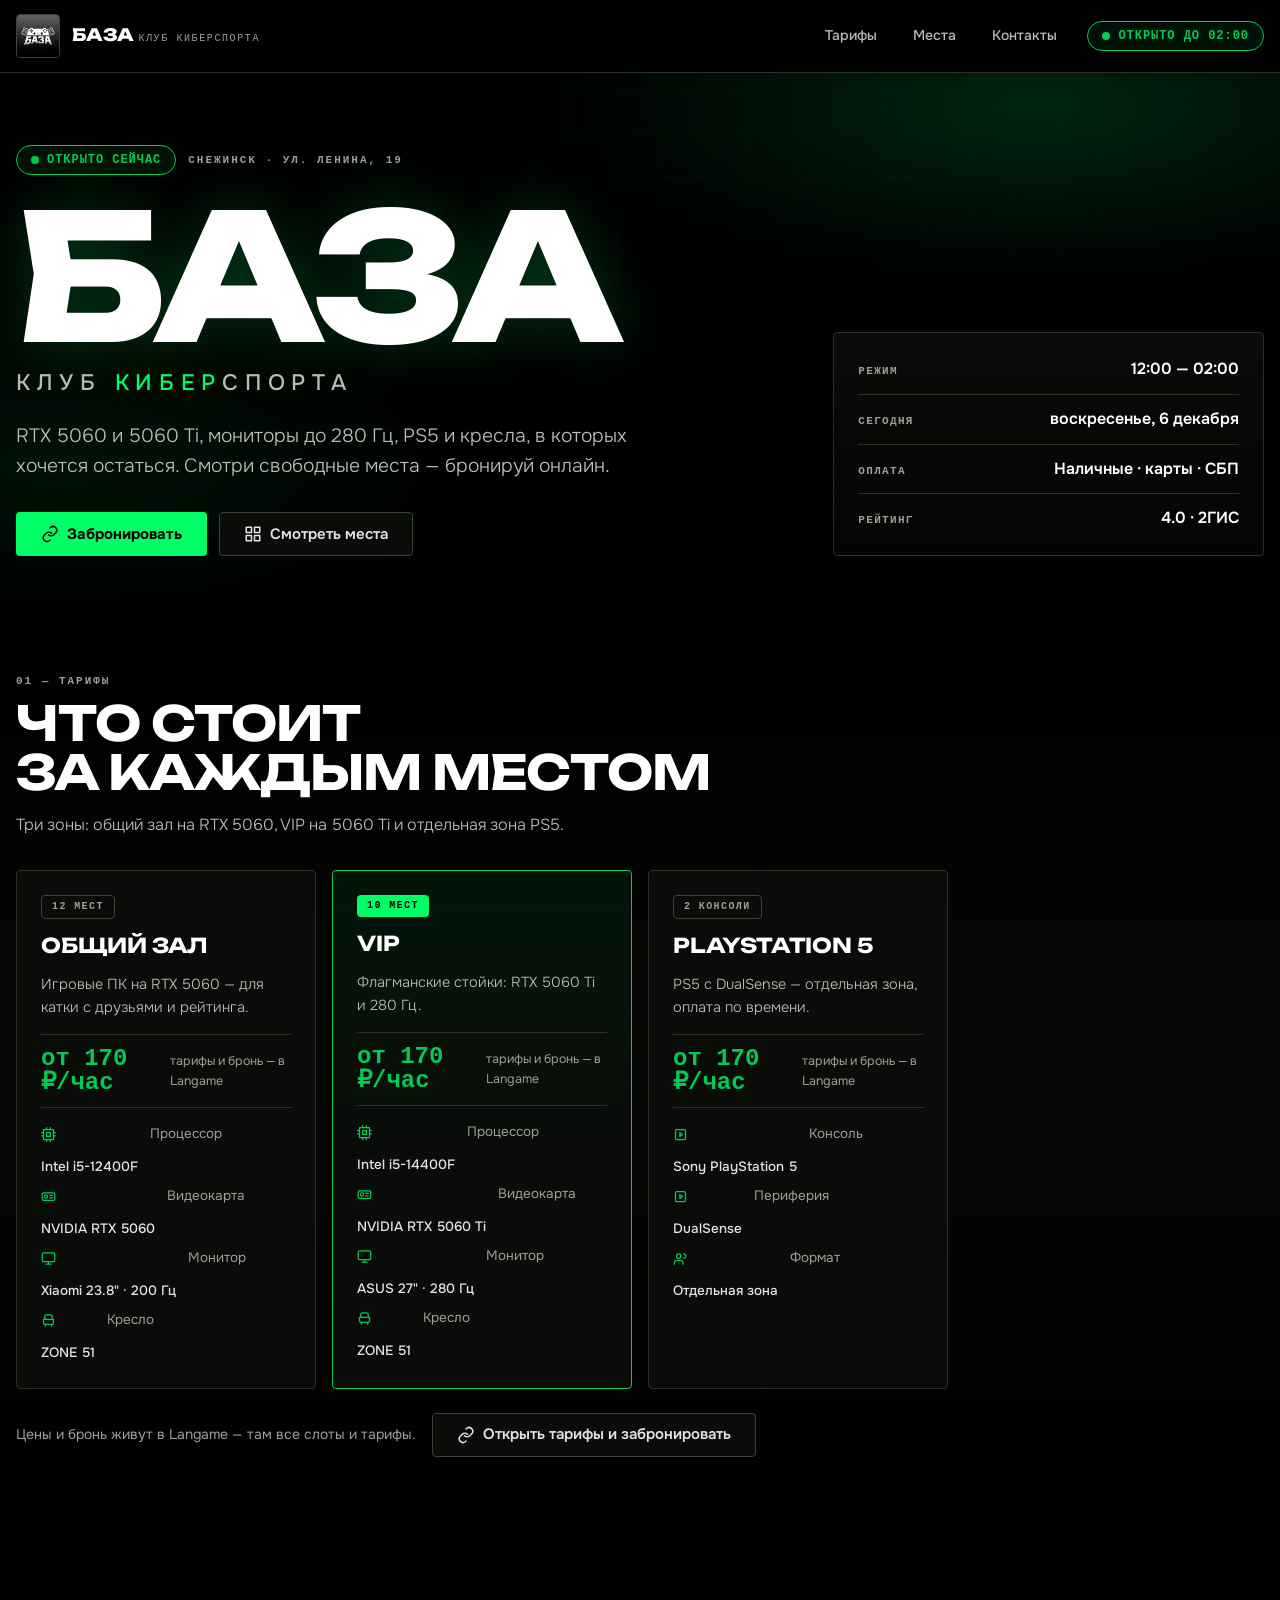
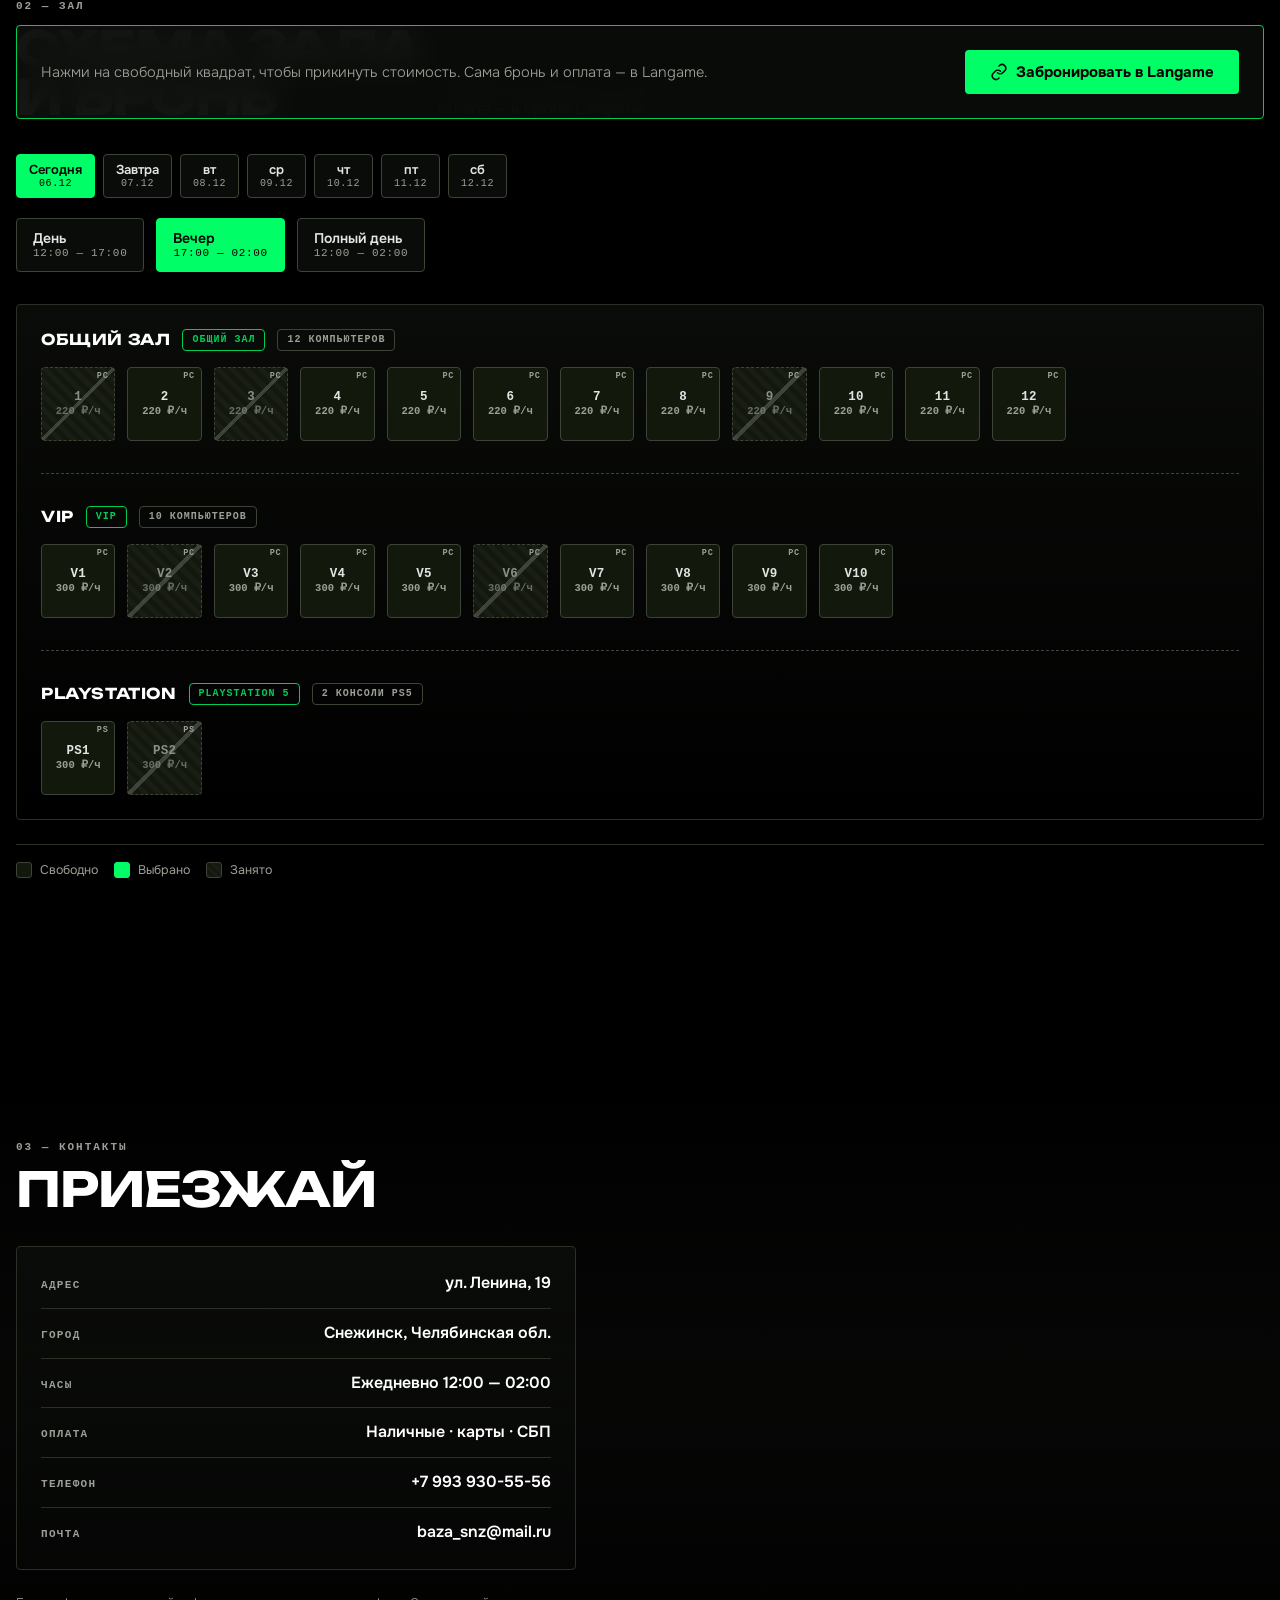
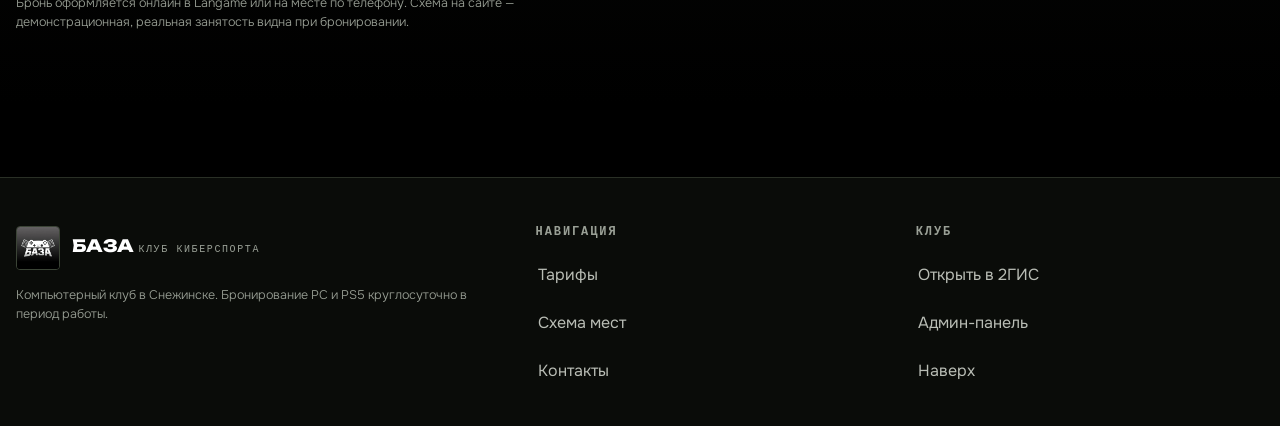
==== index.html @ 6638f3a3 "Baza: site, admin panel, Mini App" ====
<!DOCTYPE html>
<html lang="ru" data-theme="dark">
<head>
<meta charset="utf-8">
<meta name="viewport" content="width=device-width, initial-scale=1, viewport-fit=cover">
<title>БАЗА — компьютерный клуб · Снежинск</title>
<meta name="description" content="БАЗА — клуб киберспорта в Снежинске. Бронирование PC и PS5, тарифы Общий зал, VIP и PlayStation 5. Ул. Ленина, 19. Ежедневно 12:00–02:00.">
<meta name="theme-color" content="#000000">
<link rel="icon" href="assets/logo.png">

<link rel="preconnect" href="https://fonts.googleapis.com">
<link rel="preconnect" href="https://fonts.gstatic.com" crossorigin>
<link href="https://fonts.googleapis.com/css2?family=Unbounded:wght@400;500;700;800&family=Onest:wght@300;400;500;600;700&display=swap" rel="stylesheet">
<link rel="stylesheet" href="tokens.css">

<style>
/* Токены — в tokens.css (общий файл с админ-панелью). Здесь только вёрстка. */

*,*::before,*::after{box-sizing:border-box;margin:0;padding:0}
html{-webkit-text-size-adjust:100%;scroll-behavior:smooth}
body{
  background:var(--bg); color:var(--fg-2);
  font:400 16px/1.55 var(--f-body);
  -webkit-font-smoothing:antialiased;
  overflow-x:hidden;
}
/* faint CRT grid — the one piece of decoration */
body::before{
  content:""; position:fixed; inset:0; z-index:0; pointer-events:none;
  background:
    linear-gradient(rgba(0,255,102,.028) 1px,transparent 1px) 0 0/100% 44px,
    linear-gradient(90deg,rgba(0,255,102,.028) 1px,transparent 1px) 0 0/44px 100%;
  mask-image:radial-gradient(ellipse 90% 60% at 50% 0%,#000 30%,transparent 78%);
}
img{max-width:100%;display:block}
button,input{font:inherit;color:inherit}
button{background:none;border:0;cursor:pointer}
a{color:inherit;text-decoration:none}
:focus-visible{outline:3px solid var(--acc);outline-offset:3px;border-radius:2px}
@media (prefers-reduced-motion:reduce){
  *,*::before,*::after{animation-duration:.01ms!important;animation-iteration-count:1!important;transition-duration:.01ms!important;scroll-behavior:auto!important}
}

.shell{width:min(100% - 2rem,var(--shell));margin-inline:auto;position:relative;z-index:1}
@media (max-width:640px){.shell{width:min(100% - 1.5rem,var(--shell))}}

.skip{
  position:absolute;left:-999px;top:0;z-index:100;
  background:var(--acc);color:var(--on-acc);padding:var(--s3) var(--s4);font-weight:600;
}
.skip:focus{left:var(--s4);top:var(--s4)}

/* ============================ type ============================ */
h1,h2,h3{font-family:var(--f-display);font-weight:700;line-height:1.02;letter-spacing:-.02em;color:var(--fg)}
.h-xl{font-size:clamp(2.6rem,11vw,7rem);font-weight:800;text-transform:uppercase}
.h-lg{font-size:clamp(1.7rem,5.2vw,3rem);text-transform:uppercase}
.h-md{font-size:clamp(1.15rem,2.6vw,1.6rem)}
.lead{font-size:clamp(1rem,2.1vw,1.2rem);color:var(--fg-3);max-width:60ch;font-weight:300}

.label{
  font:600 11px/1 var(--f-mono);letter-spacing:.18em;text-transform:uppercase;
  color:var(--fg-muted);
}
.mono{font-family:var(--f-mono);font-variant-numeric:tabular-nums}

/* ============================ nav ============================ */
.nav{
  position:sticky;top:0;z-index:50;
  background:rgba(0,0,0,.82);backdrop-filter:blur(14px);
  border-bottom:1px solid var(--line);
}
.nav__in{display:flex;align-items:center;gap:var(--s4);height:72px}
.brand{display:flex;align-items:center;gap:var(--s3);min-width:0}
.brand__mark{
  width:var(--tap);height:var(--tap);flex:none;border-radius:var(--r);
  background:var(--surface-2);border:1px solid var(--line-strong);
  display:grid;place-items:center;overflow:hidden;
}
.brand__mark img{width:100%;height:100%;object-fit:cover}
.brand__txt{min-width:0}
.brand__name{font:800 17px/1 var(--f-display);letter-spacing:.02em;color:var(--fg)}
.brand__sub{font:500 10px/1.5 var(--f-mono);letter-spacing:.16em;color:var(--fg-muted);text-transform:uppercase;margin-top:4px}
.nav__links{display:flex;gap:var(--s2);margin-left:auto}
@media (max-width:880px){.nav__links{display:none}}
.nav__link{
  display:flex;align-items:center;min-height:var(--tap);padding:0 14px;
  border-radius:var(--r);font-size:14px;font-weight:500;
  color:var(--fg-3);transition:background .18s var(--ease),color .18s var(--ease);
}
.nav__link:hover{background:var(--surface-2);color:var(--fg)}
.nav__link:focus-visible{background:var(--surface-2);color:var(--fg)}

/* ============================ status pill ============================ */
.pill{
  display:inline-flex;align-items:center;gap:var(--s2);
  padding:8px 14px;border-radius:999px;
  border:1px solid var(--line-strong);background:var(--bg-elev);
  font:600 12px/1 var(--f-mono);letter-spacing:.08em;text-transform:uppercase;
  color:var(--fg-3);white-space:nowrap;
}
.pill--open{border-color:var(--acc-dim);color:var(--acc-dim);background:rgba(0,255,102,.07)}
.dot{width:8px;height:8px;border-radius:50%;background:currentColor;flex:none}
.pill--open .dot{animation:pulse 2.4s var(--ease) infinite}
@keyframes pulse{0%,100%{opacity:1;box-shadow:0 0 0 0 var(--acc-glow)}50%{opacity:.55;box-shadow:0 0 0 6px rgba(0,255,102,0)}}

/* ============================ buttons ============================ */
.btn{
  display:inline-flex;align-items:center;justify-content:center;gap:var(--s2);
  min-height:var(--tap);padding:0 var(--s5);
  border-radius:var(--r);font:600 15px/1 var(--f-body);font-weight:600;
  transition:transform .18s var(--ease),background .18s var(--ease),border-color .18s var(--ease),color .18s var(--ease);
  border:1px solid transparent;
}
.btn svg{width:18px;height:18px;flex:none}
.btn--primary{background:var(--acc);color:var(--on-acc);font-weight:700}
.btn--primary:hover{background:#3DFF7A;transform:translateY(-2px);box-shadow:0 8px 28px var(--acc-glow)}
.btn--primary:active{transform:translateY(0)}
.btn--ghost{border-color:var(--line-strong);color:var(--fg-2);background:var(--bg-elev)}
.btn--ghost:hover{border-color:var(--acc-dim);color:var(--acc-dim);background:rgba(0,255,102,.05)}
.btn:disabled{opacity:.4;cursor:not-allowed;transform:none!important;box-shadow:none!important}

/* ============================ hero ============================ */
.hero{position:relative;padding:var(--s8) 0 var(--s7);overflow:hidden}
.hero__bg{
  position:absolute;inset:-20% -10% auto;height:120%;z-index:0;pointer-events:none;
  background:
    radial-gradient(46% 40% at 76% 22%,rgba(0,255,102,.15),transparent 70%),
    radial-gradient(40% 36% at 12% 78%,rgba(0,255,102,.07),transparent 70%);
}
.hero__in{position:relative;z-index:1;display:grid;gap:var(--s6);grid-template-columns:1fr;align-items:end}
/* grid items default to min-width:auto — long display words would otherwise
   blow the column out past the viewport (Unbounded 60px "киберспорта" = 560px) */
.hero__in > *{min-width:0}
@media (min-width:1000px){.hero__in{grid-template-columns:minmax(0,1.55fr) minmax(280px,.85fr)}}

.hero__eyebrow{display:flex;flex-wrap:wrap;align-items:center;gap:var(--s3);margin-bottom:var(--s5)}
.hero__title{
  font-size:clamp(3.4rem,17vw,11rem);
  font-weight:800;text-transform:uppercase;letter-spacing:-.035em;line-height:.88;
  color:var(--fg);
  text-shadow:0 0 60px rgba(0,255,102,.22);
  hyphens:manual;overflow-wrap:normal;
}
.hero__title em{
  font-style:normal;color:var(--acc);
  text-shadow:0 0 44px var(--acc-glow);
}
/* «БАЗА» — одно слово крупно, киберспорт уходит в подпись под ним */
.hero__title-sub{
  display:block;margin-top:var(--s4);
  font:500 clamp(.95rem,3.1vw,1.4rem)/1.2 var(--f-body);
  letter-spacing:.3em;text-transform:uppercase;color:var(--fg-3);
}
.hero__lead{margin-top:var(--s5);max-width:52ch}
.hero__cta{display:flex;flex-wrap:wrap;gap:var(--s3);margin-top:var(--s6)}
.hero__meta{
  display:grid;gap:var(--s3);padding:var(--s5);
  border:1px solid var(--line);border-radius:var(--r);
  background:linear-gradient(180deg,var(--bg-elev),rgba(10,12,9,.35));
}
.hero__meta .row{display:flex;justify-content:space-between;align-items:baseline;gap:var(--s3);padding-bottom:var(--s3);border-bottom:1px solid var(--line)}
.hero__meta .row:last-child{padding-bottom:0;border-bottom:0}
.hero__meta dt{color:var(--fg-muted);font:600 11px/1.4 var(--f-mono);letter-spacing:.12em;text-transform:uppercase}
.hero__meta dd{color:var(--fg);font-weight:600;text-align:right}

/* ============================ section ============================ */
.sec{padding:var(--s8) 0}
.sec--alt{background:linear-gradient(180deg,transparent,rgba(10,12,9,.55),transparent)}
.sec__head{display:flex;flex-wrap:wrap;align-items:flex-end;gap:var(--s4);margin-bottom:var(--s6)}
.sec__head .label{margin-bottom:var(--s3);display:block}
.sec__head p{max-width:52ch;color:var(--fg-3);font-weight:300}

/* ============================ tariff cards ============================ */
.grid-cards{display:grid;gap:var(--s4);grid-template-columns:1fr}
@media (min-width:640px){.grid-cards{grid-template-columns:repeat(2,1fr)}}
@media (min-width:1080px){.grid-cards{grid-template-columns:repeat(4,1fr)}}

.card{
  display:flex;flex-direction:column;
  border:1px solid var(--line);border-radius:var(--r);
  background:var(--bg-elev);
  transition:border-color .22s var(--ease),transform .22s var(--ease),background .22s var(--ease);
}
.card:hover{border-color:var(--line-strong);transform:translateY(-3px);background:var(--surface)}
.card--flag{border-color:var(--acc-dim);background:linear-gradient(180deg,rgba(0,255,102,.07),var(--bg-elev) 55%)}
.card__tag{
  display:inline-flex;align-self:flex-start;align-items:center;gap:6px;
  padding:6px 10px;border-radius:var(--r);
  background:var(--acc);color:var(--on-acc);
  font:700 10px/1 var(--f-mono);letter-spacing:.14em;text-transform:uppercase;
}
.card__tag--ghost{background:transparent;color:var(--fg-muted);border:1px solid var(--line-strong)}
.card__body{padding:var(--s5);display:flex;flex-direction:column;gap:var(--s4);flex:1}
.card__name{font:700 1.28rem/1.1 var(--f-display);color:var(--fg);text-transform:uppercase;letter-spacing:-.01em}
.card__desc{color:var(--fg-3);font-size:14.5px;font-weight:300}
.card__price{display:flex;align-items:baseline;gap:6px;padding:var(--s3) 0;border-top:1px solid var(--line);border-bottom:1px solid var(--line)}
.card__price b{font:700 1.5rem/1 var(--f-mono);color:var(--acc-dim);font-variant-numeric:tabular-nums}
.card__price span{font-size:12.5px;color:var(--fg-muted)}

.spec{display:grid;gap:var(--s2)}
.spec__row{display:grid;grid-template-columns:auto 1fr;gap:var(--s3);align-items:center;font-size:13.5px}
.spec__row svg{width:15px;height:15px;color:var(--acc-dim);flex:none}
.spec__row span{color:var(--fg-muted);white-space:nowrap}
.spec__row b{color:var(--fg-2);font-weight:500;text-align:right;overflow-wrap:anywhere}

.tariff-note{margin-top:var(--s5);display:flex;flex-wrap:wrap;align-items:center;gap:var(--s4);color:var(--fg-muted);font-size:14px}

/* ============================ slot picker ============================ */
.slots{display:flex;flex-wrap:wrap;gap:var(--s3);margin-bottom:var(--s6)}
.slot{
  min-height:var(--tap);padding:12px var(--s4);
  display:flex;flex-direction:column;gap:3px;align-items:flex-start;
  border:1px solid var(--line-strong);border-radius:var(--r);
  background:var(--bg-elev);
  transition:border-color .18s var(--ease),background .18s var(--ease),color .18s var(--ease);
}
.slot:hover{border-color:var(--acc-dim)}
.slot b{font:600 14px/1 var(--f-body);color:var(--fg-2)}
.slot small{font:500 11px/1 var(--f-mono);color:var(--fg-muted);letter-spacing:.06em}
.slot[aria-pressed="true"]{
  background:var(--acc);border-color:var(--acc);color:var(--on-acc);
}
.slot[aria-pressed="true"] b,.slot[aria-pressed="true"] small{color:var(--on-acc)}

/* ============================ seat map ============================ */
.map{
  border:1px solid var(--line);border-radius:var(--r);
  background:linear-gradient(180deg,var(--bg-elev),rgba(0,0,0,.2));
  padding:var(--s5);margin-bottom:var(--s5);
}
.zone + .zone{margin-top:var(--s6);padding-top:var(--s6);border-top:1px dashed var(--line-strong)}
.zone__head{display:flex;flex-wrap:wrap;align-items:center;gap:var(--s3);margin-bottom:var(--s4)}
.zone__name{font:700 15px/1 var(--f-display);color:var(--fg);text-transform:uppercase;letter-spacing:.04em}
.chip{
  padding:5px 9px;border-radius:var(--r);border:1px solid var(--line-strong);
  font:600 10px/1 var(--f-mono);letter-spacing:.1em;text-transform:uppercase;color:var(--fg-muted);
}
.chip--acc{border-color:var(--acc-dim);color:var(--acc-dim)}

.seats{display:grid;gap:var(--s3);grid-template-columns:repeat(auto-fill,minmax(74px,1fr))}
.seat{
  position:relative;min-height:74px;padding:8px 6px;
  display:flex;flex-direction:column;align-items:center;justify-content:center;gap:3px;
  border:1px solid var(--line-strong);border-radius:var(--r);
  background:var(--surface);
  font:600 12px/1 var(--f-mono);color:var(--fg-2);
  transition:border-color .18s var(--ease),background .18s var(--ease),color .18s var(--ease),transform .18s var(--ease);
}
.seat__id{font-size:12.5px;letter-spacing:.02em}
.seat__p{font-size:10.5px;color:var(--fg-muted);font-variant-numeric:tabular-nums}
.seat__type{position:absolute;top:4px;right:6px;font:700 8.5px/1 var(--f-mono);color:var(--fg-muted);letter-spacing:.08em}
.seat--free:hover{border-color:var(--acc-dim);background:rgba(0,255,102,.09);color:var(--fg);transform:translateY(-2px)}
.seat--free:hover .seat__p{color:var(--acc-dim)}
.seat--taken{
  background:repeating-linear-gradient(45deg,var(--surface-2),var(--surface-2) 5px,var(--surface) 5px,var(--surface) 10px);
  border-style:dashed;color:var(--busy);cursor:not-allowed;
}
.seat--taken .seat__p{color:var(--busy);opacity:.7}
.seat--taken::after{
  content:"";position:absolute;inset:0;
  background:linear-gradient(135deg,transparent 48%,var(--busy) 48%,var(--busy) 52%,transparent 52%);
  opacity:.35;pointer-events:none;
}
.seat--sel{
  background:var(--acc);border-color:var(--acc);color:var(--on-acc);
  box-shadow:0 0 0 3px rgba(0,255,102,.22);
}
.seat--sel .seat__p,.seat--sel .seat__type{color:rgba(0,0,0,.66)}
.seat--sel:hover{transform:none}

.legend{display:flex;flex-wrap:wrap;gap:var(--s4);margin-top:var(--s5);padding-top:var(--s4);border-top:1px solid var(--line)}
.legend__i{display:flex;align-items:center;gap:var(--s2);font-size:12.5px;color:var(--fg-muted)}
.legend__sw{width:16px;height:16px;border-radius:3px;border:1px solid var(--line-strong);flex:none}
.sw-free{background:var(--surface)}
.sw-taken{background:repeating-linear-gradient(45deg,var(--surface-2),var(--surface-2) 3px,var(--surface) 3px,var(--surface) 6px)}
.sw-sel{background:var(--acc);border-color:var(--acc)}

/* ============================ summary ============================ */
.summary{
  position:sticky;bottom:0;z-index:40;margin-top:var(--s5);
  border:1px solid var(--acc-dim);border-radius:var(--r);
  background:rgba(10,12,9,.94);backdrop-filter:blur(16px);
  padding:var(--s4) var(--s5);
  display:flex;flex-wrap:wrap;align-items:center;gap:var(--s4);
}
@media (min-width:760px){.summary{padding:var(--s5) var(--s5)}}
.summary__info{display:flex;flex-wrap:wrap;gap:var(--s5);flex:1;min-width:220px}
.summary__item b{display:block;font:700 12px/1 var(--f-mono);letter-spacing:.1em;text-transform:uppercase;color:var(--fg-muted);margin-bottom:6px}
.summary__item span{font:600 16px/1.2 var(--f-body);color:var(--fg)}
.summary__total{display:flex;align-items:baseline;gap:var(--s2);margin-left:auto}
.summary__total b{font:800 1.7rem/1 var(--f-mono);color:var(--acc-dim);font-variant-numeric:tabular-nums}
.summary__total span{font-size:12.5px;color:var(--fg-muted)}
.empty{color:var(--fg-muted);font-size:14.5px;font-weight:300}

/* ============================ footer ============================ */
.foot{border-top:1px solid var(--line);margin-top:var(--s8);padding:var(--s7) 0 var(--s6);background:var(--bg-elev)}
.foot__grid{display:grid;gap:var(--s6);grid-template-columns:1fr}
@media (min-width:760px){.foot__grid{grid-template-columns:1.4fr 1fr 1fr}}
.foot__brand{display:flex;align-items:center;gap:var(--s3);margin-bottom:var(--s4)}
.foot h3{font:700 12px/1 var(--f-mono);letter-spacing:.16em;text-transform:uppercase;color:var(--fg-muted);margin-bottom:var(--s4)}
.foot ul{list-style:none;display:grid;gap:var(--s1)}
.foot a{
  display:flex;align-items:center;min-height:var(--tap);padding-inline:2px;
  color:var(--fg-3);transition:color .18s var(--ease);
}
.foot a:hover{color:var(--acc-dim)}
.foot__note{margin-top:var(--s6);padding-top:var(--s4);border-top:1px solid var(--line);font-size:12.5px;color:var(--fg-muted);font-weight:300}

.sr{position:absolute;width:1px;height:1px;padding:0;margin:-1px;overflow:hidden;clip:rect(0,0,0,0);white-space:nowrap;border:0}

/* ============================ date strip ============================ */
.dates{display:flex;gap:var(--s2);overflow-x:auto;padding-bottom:var(--s2);margin-bottom:var(--s3);scrollbar-width:thin}
.date{
  flex:none;min-height:var(--tap);min-width:var(--tap);padding:7px 12px;
  display:flex;flex-direction:column;align-items:center;justify-content:center;gap:3px;
  border:1px solid var(--line-strong);border-radius:var(--r);background:var(--bg-elev);
  transition:border-color .18s var(--ease),background .18s var(--ease),color .18s var(--ease);
}
.date:hover{border-color:var(--acc-dim)}
.date b{font:600 13px/1 var(--f-body);color:var(--fg-2);white-space:nowrap}
.date small{font:500 10px/1 var(--f-mono);color:var(--fg-muted);letter-spacing:.06em}
.date[aria-pressed="true"]{background:var(--acc);border-color:var(--acc)}
.date[aria-pressed="true"] b,.date[aria-pressed="true"] small{color:var(--on-acc)}
.date:disabled{cursor:not-allowed;opacity:.45}
.date:disabled:hover{border-color:var(--line-strong)}

/* ============================ booking dialog ============================ */
.dlg{
  border:1px solid var(--acc-dim);border-radius:var(--r);
  background:var(--bg-elev);color:var(--fg-2);padding:0;
  width:min(100% - 2rem,520px);
}
.dlg::backdrop{background:rgba(0,0,0,.78);backdrop-filter:blur(5px)}
.dlg__in{padding:var(--s5);display:grid;gap:var(--s4)}
.dlg h3{font:700 1.25rem/1.15 var(--f-display);text-transform:uppercase}
.field{display:grid;gap:6px}
.field label{font:600 11px/1 var(--f-mono);letter-spacing:.12em;text-transform:uppercase;color:var(--fg-muted)}
.field input{
  min-height:var(--tap);padding:0 var(--s3);border-radius:var(--r);
  border:1px solid var(--line-strong);background:var(--bg);color:var(--fg);
}
.field input::placeholder{color:var(--fg-muted)}
.dlg__tot{display:flex;justify-content:space-between;align-items:baseline;padding-top:var(--s3);border-top:1px solid var(--line)}
.dlg__tot b{font:800 1.5rem/1 var(--f-mono);color:var(--acc-dim);font-variant-numeric:tabular-nums}
.dlg__acts{display:flex;gap:var(--s3);flex-wrap:wrap}
.notice{padding:var(--s3) var(--s4);border-radius:var(--r);border:1px solid var(--line-strong);font-size:13.5px;color:var(--fg-3);line-height:1.5}
.notice--ok{border-color:var(--acc-dim);color:var(--acc-dim);background:rgba(0,255,102,.06)}
.notice--err{border-color:var(--danger);color:var(--danger);background:rgba(255,77,77,.07)}
.slot:disabled{cursor:not-allowed;opacity:.45}
.slot:disabled:hover{border-color:var(--line-strong)}

/* ============================ toast ============================ */
.toast{
  position:fixed;left:50%;bottom:var(--s5);transform:translate(-50%,140%);
  z-index:80;width:max-content;max-width:min(100% - 2rem,560px);
  padding:var(--s3) var(--s5);border-radius:var(--r);
  border:1px solid var(--acc-dim);background:rgba(10,12,9,.97);color:var(--acc-dim);
  font:600 14px/1.45 var(--f-body);text-align:center;
  box-shadow:0 12px 40px rgba(0,0,0,.65);
  transition:transform .28s var(--ease);
}
.toast--in{transform:translate(-50%,0)}
</style>
</head>

<body>
<a class="skip" href="#main">Перейти к содержимому</a>

<header class="nav">
  <div class="shell nav__in">
    <a class="brand" href="#top">
      <span class="brand__mark"><img src="assets/logo.png" alt="" width="44" height="44"></span>
      <span class="brand__txt">
        <span class="brand__name">БАЗА</span>
        <span class="brand__sub">клуб киберспорта</span>
      </span>
    </a>
    <nav class="nav__links" aria-label="Основная навигация">
      <a class="nav__link" href="#tariffs">Тарифы</a>
      <a class="nav__link" href="#map">Места</a>
      <a class="nav__link" href="#contacts">Контакты</a>
    </nav>
    <span class="pill" id="statusPill"><span class="dot"></span><span id="statusText">Уточняем…</span></span>
  </div>
</header>

<main id="main">
  <!-- ================= HERO ================= -->
  <section class="hero" id="top">
    <div class="hero__bg" aria-hidden="true"></div>
    <div class="shell hero__in">
      <div>
        <div class="hero__eyebrow">
          <span class="pill pill--open" id="pillHero"><span class="dot"></span><span id="pillHeroText">Открыто</span></span>
          <span class="label">Снежинск · ул. Ленина, 19</span>
        </div>
        <h1 class="hero__title">База<span class="hero__title-sub">клуб <em>кибер</em>спорта</span></h1>
        <p class="lead hero__lead">
          RTX 5060 и 5060&nbsp;Ti, мониторы до 280&nbsp;Гц, PS5 и кресла, в которых
          хочется остаться. Смотри свободные места — бронируй онлайн.
        </p>
        <div class="hero__cta">
          <a class="btn btn--primary" id="heroBook"
             href="https://langame.ru/799459198_computerniy_club_baza_snezhinsk/booking"
             target="_blank" rel="noopener">
            <svg viewBox="0 0 24 24" fill="none" stroke="currentColor" stroke-width="2" stroke-linecap="round" stroke-linejoin="round" aria-hidden="true"><path d="M10 13a5 5 0 0 0 7 0l3-3a5 5 0 0 0-7-7l-1 1"/><path d="M14 11a5 5 0 0 0-7 0l-3 3a5 5 0 0 0 7 7l1-1"/></svg>
            Забронировать
          </a>
          <a class="btn btn--ghost" href="#map">
            <svg viewBox="0 0 24 24" fill="none" stroke="currentColor" stroke-width="2" stroke-linecap="round" stroke-linejoin="round" aria-hidden="true"><path d="M3 3h7v7H3zM14 3h7v7h-7zM14 14h7v7h-7zM3 14h7v7H3z"/></svg>
            Смотреть места
          </a>
        </div>
      </div>

      <dl class="hero__meta">
        <div class="row"><dt>Режим</dt><dd id="metaHours">12:00 — 02:00</dd></div>
        <div class="row"><dt>Сегодня</dt><dd id="metaToday">—</dd></div>
        <div class="row"><dt>Оплата</dt><dd id="metaPay">Наличные / QR</dd></div>
        <div class="row"><dt>Рейтинг</dt><dd id="metaRating">4.0 · 2ГИС</dd></div>
      </dl>
    </div>
  </section>

  <!-- ================= TARIFFS ================= -->
  <section class="sec sec--alt" id="tariffs">
    <div class="shell">
      <div class="sec__head">
        <div>
          <span class="label">01 — Тарифы</span>
          <h2 class="h-lg">Что стоит<br>за каждым местом</h2>
        </div>
        <p>Три зоны: общий зал на RTX&nbsp;5060, VIP на 5060&nbsp;Ti и отдельная зона PS5.</p>
      </div>
      <div class="grid-cards" id="tariffGrid"></div>
      <p class="tariff-note">
        Цены и бронь живут в Langame — там все слоты и тарифы.
        <a class="btn btn--ghost" href="https://langame.ru/799459198_computerniy_club_baza_snezhinsk/booking" target="_blank" rel="noopener">
          <svg viewBox="0 0 24 24" fill="none" stroke="currentColor" stroke-width="2" stroke-linecap="round" stroke-linejoin="round" aria-hidden="true"><path d="M10 13a5 5 0 0 0 7 0l3-3a5 5 0 0 0-7-7l-1 1"/><path d="M14 11a5 5 0 0 0-7 0l-3 3a5 5 0 0 0 7 7l1-1"/></svg>
          Открыть тарифы и забронировать
        </a>
      </p>
    </div>
  </section>

  <!-- ================= MAP ================= -->
  <section class="sec" id="map">
    <div class="shell">
      <div class="sec__head">
        <div>
          <span class="label">02 — Зал</span>
          <h2 class="h-lg">Схема зала<br>и бронь</h2>
        </div>
        <p>Общий зал и VIP, PS5 — отдельно. Живая занятость, выбор времени и оплата — в брони Langame.</p>
      </div>

      <div class="dates" role="group" aria-label="Дата брони" id="dateGroup"></div>
      <div class="slots" role="group" aria-label="Временной слот" id="slotGroup"></div>

      <div class="map" id="seatMap" aria-live="polite"></div>

      <div class="legend" aria-hidden="true">
        <span class="legend__i"><span class="legend__sw sw-free"></span>Свободно</span>
        <span class="legend__i"><span class="legend__sw sw-sel"></span>Выбрано</span>
        <span class="legend__i"><span class="legend__sw sw-taken"></span>Занято</span>
      </div>

      <div class="summary" id="summary"></div>
    </div>
  </section>

  <!-- ================= CONTACTS ================= -->
  <section class="sec sec--alt" id="contacts">
    <div class="shell">
      <div class="sec__head">
        <div>
          <span class="label">03 — Контакты</span>
          <h2 class="h-lg">Приезжай</h2>
        </div>
      </div>
      <dl class="hero__meta" style="max-width:560px">
        <div class="row"><dt>Адрес</dt><dd id="cAddress">ул. Ленина, 19</dd></div>
        <div class="row"><dt>Город</dt><dd id="cCity">Снежинск, Челябинская обл.</dd></div>
        <div class="row"><dt>Часы</dt><dd id="cHours">Ежедневно 12:00 — 02:00</dd></div>
        <div class="row"><dt>Оплата</dt><dd id="cPay">Наличные · карты · СБП</dd></div>
        <div class="row"><dt>Телефон</dt><dd id="cPhone">+7 993 930-55-56</dd></div>
        <div class="row"><dt>Почта</dt><dd id="cEmail">baza_snz@mail.ru</dd></div>
      </dl>
      <p class="foot__note" style="border:0;padding:0;margin:var(--s5) 0 0;max-width:560px">
        Бронь оформляется онлайн в Langame или на месте по телефону. Схема на сайте —
        демонстрационная, реальная занятость видна при бронировании.
      </p>
    </div>
  </section>
</main>

<footer class="foot">
  <div class="shell">
    <div class="foot__grid">
      <div>
        <div class="foot__brand">
          <span class="brand__mark"><img src="assets/logo.png" alt="" width="44" height="44"></span>
          <span class="brand__txt">
            <span class="brand__name">БАЗА</span>
            <span class="brand__sub">клуб киберспорта</span>
          </span>
        </div>
        <p class="foot__note" style="border:0;padding:0;margin:0">
          Компьютерный клуб в Снежинске. Бронирование PC и PS5 круглосуточно в период работы.
        </p>
      </div>
      <div>
        <h3>Навигация</h3>
        <ul>
          <li><a href="#tariffs">Тарифы</a></li>
          <li><a href="#map">Схема мест</a></li>
          <li><a href="#contacts">Контакты</a></li>
        </ul>
      </div>
      <div>
        <h3>Клуб</h3>
        <ul>
          <li><a href="https://2gis.ru/snezhinsk/firm/70000001110677236" target="_blank" rel="noopener">Открыть в 2ГИС</a></li>
          <li><a href="admin.html">Админ-панель</a></li>
          <li><a href="#top">Наверх</a></li>
        </ul>
      </div>
    </div>
  </div>
</footer>

<script src="store.js"></script>
<script>
/* ================================================================
   Публичный сайт «БАЗА».

   Клубные данные (тарифы, места, расписание, брони) берутся из
   общего слоя BAZA — того же файла store.js, что использует
   админ-панель. Правки в панели появляются здесь сразу, без
   перезагрузки страницы.
   ================================================================ */

const $  = s => document.querySelector(s);
const $$ = s => [...document.querySelectorAll(s)];

/* ---------- состояние экрана (не клубные данные) ---------- */
let day  = BAZA.dateKey();
let slot = 'night';
const picked = new Set();
const BOOK_FALLBACK = 'https://langame.ru/799459198_computerniy_club_baza_snezhinsk/booking';

/* ---------- доступ к данным ---------- */
const data      = () => BAZA.get();
const slotDef   = id => data().slots.find(s => s.id === id) || data().slots[0];
const tariffDef = id => data().tariffs[id];
const priceNum  = (t, s) => tariffDef(t).price[s] || 0;
const money     = n => n.toLocaleString('ru-RU') + ' ₽';
const priceText = (t, s) => tariffDef(t).hourly
  ? money(priceNum(t, s)) + '/ч'
  : money(priceNum(t, s));

const esc = s => String(s).replace(/[&<>"']/g,
  c => ({ '&': '&amp;', '<': '&lt;', '>': '&gt;', '"': '&quot;', "'": '&#39;' }[c]));

/* ---------- иконки (inline SVG, без эмодзи) ---------- */
const ICON = {
  cpu:'<path d="M4 4h16v16H4z"/><rect x="9" y="9" width="6" height="6"/><path d="M9 1v3M15 1v3M9 20v3M15 20v3M20 9h3M20 14h3M1 9h3M1 14h3"/>',
  gpu:'<rect x="2" y="6" width="20" height="12" rx="2"/><circle cx="8" cy="12" r="2.5"/><path d="M14 10h4M14 14h4"/>',
  mon:'<rect x="2" y="3" width="20" height="14" rx="2"/><path d="M8 21h8M12 17v4"/>',
  mou:'<path d="M3 3v18a2 2 0 0 0 2 2h14a2 2 0 0 0 2-2V9l-7-7H5a2 2 0 0 0-2 2z"/><path d="M12 2v5h7"/>',
  key:'<rect x="2" y="6" width="20" height="12" rx="2"/><path d="M6 10h.01M10 10h.01M14 10h.01M18 10h.01M6 14h12"/>',
  hp:'<path d="M3 14h18"/><path d="M4 14v3a3 3 0 0 0 3 3h10a3 3 0 0 0 3-3v-3"/><rect x="1" y="9" width="22" height="5" rx="2.5"/>',
  chair:'<path d="M6 10V6a3 3 0 0 1 3-3h6a3 3 0 0 1 3 3v4"/><path d="M4 10h16v5a3 3 0 0 1-3 3H7a3 3 0 0 1-3-3z"/><path d="M7 18v3M17 18v3"/>',
  users:'<circle cx="9" cy="8" r="3.5"/><path d="M2 21v-1a5 5 0 0 1 5-5h4a5 5 0 0 1 5 5v1"/><path d="M17 4.5a3.5 3.5 0 0 1 0 7"/>',
  play:'<path d="M6 4h12a2 2 0 0 1 2 2v12a2 2 0 0 1-2 2H6a2 2 0 0 1-2-2V6a2 2 0 0 1 2-2z"/><path d="M11 9l4 3-4 3z"/>',
  box:'<rect x="3" y="3" width="18" height="18" rx="2"/><path d="M7 7h10v10H7z"/>',
  link:'<path d="M10 13a5 5 0 0 0 7 0l3-3a5 5 0 0 0-7-7l-1 1"/><path d="M14 11a5 5 0 0 0-7 0l-3 3a5 5 0 0 0 7 7l1-1"/>',
};
const svg = p => '<svg viewBox="0 0 24 24" fill="none" stroke="currentColor" stroke-width="2" stroke-linecap="round" stroke-linejoin="round" aria-hidden="true">' + p + '</svg>';

/* иконка подбирается по смыслу строки характеристики, а не по порядку */
function specIcon(label){
  const l = label.toLowerCase();
  if (l.includes('процессор')) return ICON.cpu;
  if (l.includes('видеокарт')) return ICON.gpu;
  if (l.includes('монитор') || l.includes('проектор')) return ICON.mon;
  if (l.includes('мышь')) return ICON.mou;
  if (l.includes('клавиат')) return ICON.key;
  if (l.includes('наушник')) return ICON.hp;
  if (l.includes('кресл')) return ICON.chair;
  if (l.includes('формат') || l.includes('человек')) return ICON.users;
  if (l.includes('консол') || l.includes('перифер') || l.includes('playstation')) return ICON.play;
  return ICON.box;
}

/* ============================== ДАТЫ ============================== */
function dayOptions(){
  const out = [];
  for (let i = 0; i < 7; i++){
    const d   = BAZA.addDays(new Date(), i);
    const key = BAZA.dateKey(d);
    const h   = BAZA.hoursFor(key);
    out.push({
      key: key, hours: h, open: !!h,
      label: i === 0 ? 'Сегодня' : i === 1 ? 'Завтра'
           : d.toLocaleDateString('ru-RU', { weekday: 'short' }),
      sub: d.toLocaleDateString('ru-RU', { day: '2-digit', month: '2-digit' }),
    });
  }
  return out;
}

function renderDates(){
  const opts = dayOptions();
  /* если выбранный день закрыт или выпал из окна — уходим на первый рабочий */
  if (!opts.some(o => o.key === day && o.open)){
    const first = opts.find(o => o.open);
    if (first) day = first.key;
  }
  $('#dateGroup').innerHTML = opts.map(o => `
    <button class="date" type="button" data-day="${o.key}"
            aria-pressed="${o.key === day}"${o.open ? '' : ' disabled'}>
      <b>${esc(o.label)}</b>
      <small>${o.sub}${o.open ? '' : ' · вых'}</small>
    </button>`).join('');

  $$('#dateGroup .date').forEach(b => b.addEventListener('click', () => {
    if (b.disabled) return;
    day = b.dataset.day; picked.clear();
    renderDates(); renderMap(); renderSummary();
  }));
}

/* ============================== ТАРИФЫ ============================== */
function renderTariffs(){
  $('#tariffGrid').innerHTML = Object.entries(data().tariffs).map(([key, t]) => `
    <article class="card${t.featured ? ' card--flag' : ''}">
      <div class="card__body">
        <span class="card__tag${t.featured ? '' : ' card__tag--ghost'}">${esc(t.badge)}</span>
        <h3 class="card__name">${esc(t.name)}</h3>
        <p class="card__desc">${esc(t.desc)}</p>
        <div class="card__price">
          <b>от 170 ₽/час</b>
          <span>тарифы и бронь — в Langame</span>
        </div>
        <div class="spec">
          ${t.specs.map(row => `
            <div class="spec__row">
              ${svg(specIcon(row[0]))}
              <span>${esc(row[0])}</span><b>${esc(row[1])}</b>
            </div>`).join('')}
        </div>
      </div>
    </article>`).join('');
}

/* ============================== СЛОТЫ ============================== */
function renderSlots(){
  const open = !!BAZA.hoursFor(day);
  $('#slotGroup').innerHTML = data().slots.map(s => `
    <button class="slot" type="button" data-slot="${s.id}"
            aria-pressed="${s.id === slot}"${open ? '' : ' disabled'}>
      <b>${esc(s.label)}</b><small>${esc(s.time)}</small>
    </button>`).join('');

  $$('#slotGroup .slot').forEach(b => b.addEventListener('click', () => {
    if (b.disabled) return;
    slot = b.dataset.slot; picked.clear();
    renderSlots(); renderTariffs(); renderMap(); renderSummary();
  }));
}

/* ============================== КАРТА МЕСТ ============================== */
function renderMap(){
  if (!BAZA.hoursFor(day)){
    $('#seatMap').innerHTML = '<p class="empty">В этот день клуб не работает.</p>';
    return;
  }
  $('#seatMap').innerHTML = data().zones.map(z => {
    const t = tariffDef(z.tariff);
    const rows = z.seats.map(id => {
      const st  = BAZA.isSeatBusy(day, slot, z.id, id);
      const sel = picked.has(id);
      const cls = st.busy ? 'seat--taken' : sel ? 'seat--sel' : 'seat--free';
      const type = z.tariff === 'ps' ? 'PS' : 'PC';
      const state = st.busy
        ? (st.kind === 'block' ? 'Недоступно' : 'Занято')
        : sel ? 'Выбрано' : 'Свободно';
      return `<button class="seat ${cls}" type="button" data-seat="${esc(id)}"
        aria-pressed="${sel}"${st.busy ? ' aria-disabled="true"' : ''}>
        <span class="seat__type">${type}</span>
        <span class="seat__id">${esc(id)}</span>
        <span class="seat__p">${priceText(z.tariff, slot)}</span>
        <span class="sr">${esc(z.name)}, тариф ${esc(t.name)}, ${priceText(z.tariff, slot)}. ${state}</span>
      </button>`;
    }).join('');
    return `<div class="zone">
      <div class="zone__head">
        <h3 class="zone__name">${esc(z.name)}</h3>
        <span class="chip chip--acc">${esc(t.name)}</span>
        <span class="chip">${esc(z.note)}</span>
      </div>
      <div class="seats">${rows}</div>
    </div>`;
  }).join('');

  $$('#seatMap .seat').forEach(b => b.addEventListener('click', () => {
    if (b.classList.contains('seat--taken')) return;
    const id = b.dataset.seat;
    picked.has(id) ? picked.delete(id) : picked.add(id);
    renderMap(); renderSummary();
  }));
}

/* ============================== ИТОГ ============================== */
function pickedItems(){
  const out = [];
  picked.forEach(id => {
    const z = data().zones.find(z => z.seats.includes(id));
    if (!z) return;
    out.push({
      id: id, zoneId: z.id, zone: z.name, tariff: z.tariff,
      name: tariffDef(z.tariff).name, num: priceNum(z.tariff, slot),
    });
  });
  return out;
}

function dateLabel(){
  return new Date(day + 'T12:00:00')
    .toLocaleDateString('ru-RU', { day: 'numeric', month: 'long' });
}

function bookLink(){
  const url = (data().club && data().club.bookingUrl) || BOOK_FALLBACK;
  return `<a class="btn btn--primary" href="${esc(url)}" target="_blank" rel="noopener">
      ${svg(ICON.link)}
      Забронировать в Langame
    </a>`;
}

function renderSummary(){
  const box   = $('#summary');
  const items = pickedItems();

  if (!items.length){
    box.innerHTML = `
      <div class="summary__info">
        <p class="empty">Нажми на свободный квадрат, чтобы прикинуть стоимость. Сама бронь и оплата — в Langame.</p>
      </div>
      ${bookLink()}`;
    return;
  }
  const total  = items.reduce((a, b) => a + b.num, 0);
  const hourly = items.some(i => tariffDef(i.tariff).hourly);

  box.innerHTML = `
    <div class="summary__info">
      <div class="summary__item"><b>Дата</b><span>${esc(dateLabel())}</span></div>
      <div class="summary__item"><b>Слот</b><span>${esc(slotDef(slot).time)}</span></div>
      <div class="summary__item"><b>Мест</b><span>${items.length} · ${items.map(i => esc(i.id)).join(', ')}</span></div>
      <div class="summary__item"><b>Тарифы</b><span>${[...new Set(items.map(i => i.name))].map(esc).join(', ')}</span></div>
    </div>
    <div class="summary__total">
      <b>${money(total)}</b><span>${hourly ? 'в час' : 'за слот'}</span>
    </div>
    ${bookLink()}`;
}

/* Бронь и оплата — в системе клуба (Langame). Кнопки в шапке и в .summary
   ведут туда; локально сайт только показывает схему и прикидку цены. */

/* ============================== СТАТУС И ТЕКСТЫ ============================== */
function renderStatus(){
  const open = BAZA.isOpenAt();
  const club = data().club;

  $('#statusText').textContent = open
    ? 'Открыто до ' + club.openTo
    : 'Откроется в ' + club.openFrom;
  $('#statusPill').classList.toggle('pill--open', open);
  $('#pillHero').classList.toggle('pill--open', open);
  $('#pillHeroText').textContent = open ? 'Открыто сейчас' : 'Закрыто сейчас';

  $('#metaToday').textContent  = new Date().toLocaleDateString('ru-RU',
    { weekday: 'long', day: 'numeric', month: 'long' });
  $('#metaHours').textContent  = club.openFrom + ' — ' + club.openTo;
  $('#metaPay').textContent    = club.payments;
  $('#metaRating').textContent = club.rating;

  const book = $('#heroBook');
  if (book) book.href = club.bookingUrl || BOOK_FALLBACK;
  $('#cAddress').textContent = club.address;
  $('#cCity').textContent    = club.city + ', Челябинская обл.';
  $('#cHours').textContent   = 'Ежедневно ' + club.openFrom + ' — ' + club.openTo;
  $('#cPay').textContent     = club.payments;
  $('#cPhone').textContent   = club.phone || 'Не указан';
  $('#cEmail').textContent   = club.email || '—';
}

/* ============================== СТАРТ ============================== */
function renderAll(){
  renderDates(); renderSlots(); renderTariffs();
  renderMap(); renderSummary(); renderStatus();
}

renderAll();
BAZA.subscribe(renderAll);
setInterval(renderStatus, 60000);
</script>
</body>
</html>
---- tokens.css ----
/* ============================================================================
   БАЗА — общие design tokens
   Подключается и сайтом (index.html), и админ-панелью (admin.html).
   Меняешь здесь — меняется везде.

   Палитра снята с аватарки клуба (100% монохром, 0 насыщенных пикселей).
   Единственный акцент — неоново-зелёный. Контрасты проверены:
     #00FF66 на #000000 = 15.50:1
     #00CC55 на #000000 =  9.77:1
     #FFFFFF на #000000 = 21.00:1
     #B9BDB5 на #000000 = 11.01:1
     #9AA096 на #000000 =  7.84:1
   #6B716A (4.20:1) и #575556 (2.84:1) для текста не используются.
   ========================================================================= */
:root{
  /* surfaces */
  --bg:            #000000;
  --bg-elev:       #0A0C09;
  --surface:       #12190C;
  --surface-2:     #1A1D16;
  --surface-3:     #232323;

  /* lines */
  --line:          #2A3026;
  --line-strong:   #3B4436;

  /* text */
  --fg:            #FFFFFF;
  --fg-2:          #E3E4E4;
  --fg-3:          #B9BDB5;
  --fg-muted:      #9AA096;

  /* accent */
  --acc:           #00FF66;
  --acc-dim:       #00CC55;
  --acc-deep:      #0B3D1F;
  --acc-glow:      rgba(0,255,102,.28);
  --on-acc:        #000000;

  /* semantic */
  --busy:          #8A9088;
  --warn:          #FFC53D;
  --danger:        #FF4D4D;

  /* type */
  --f-display: "Unbounded", system-ui, sans-serif;
  --f-body:    "Onest", system-ui, -apple-system, sans-serif;
  --f-mono:    ui-monospace, "Cascadia Mono", Consolas, monospace;

  /* rhythm */
  --s1:.25rem; --s2:.5rem;  --s3:.75rem; --s4:1rem;
  --s5:1.5rem; --s6:2rem;   --s7:3rem;   --s8:4.5rem;
  --r: 4px;
  --tap: 44px;
  --shell: 1280px;
  --ease: cubic-bezier(.2,.7,.3,1);
}
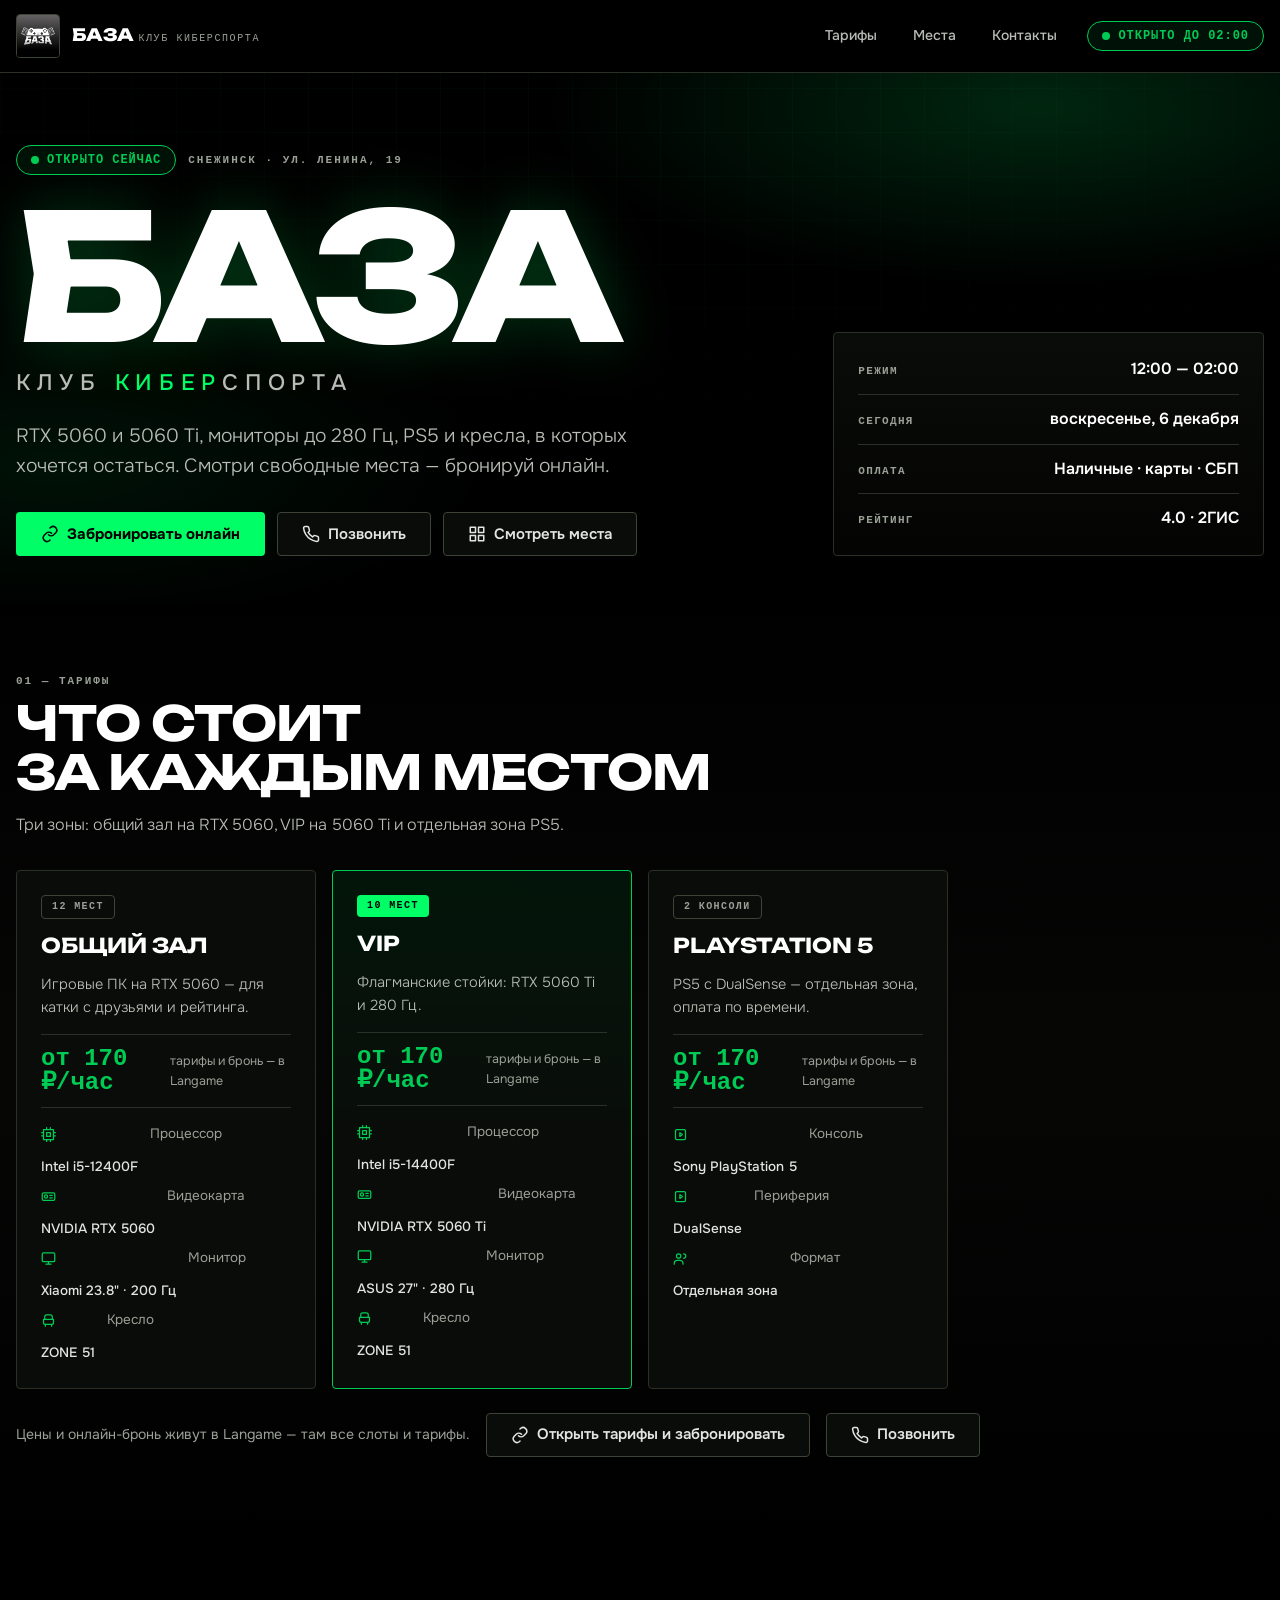
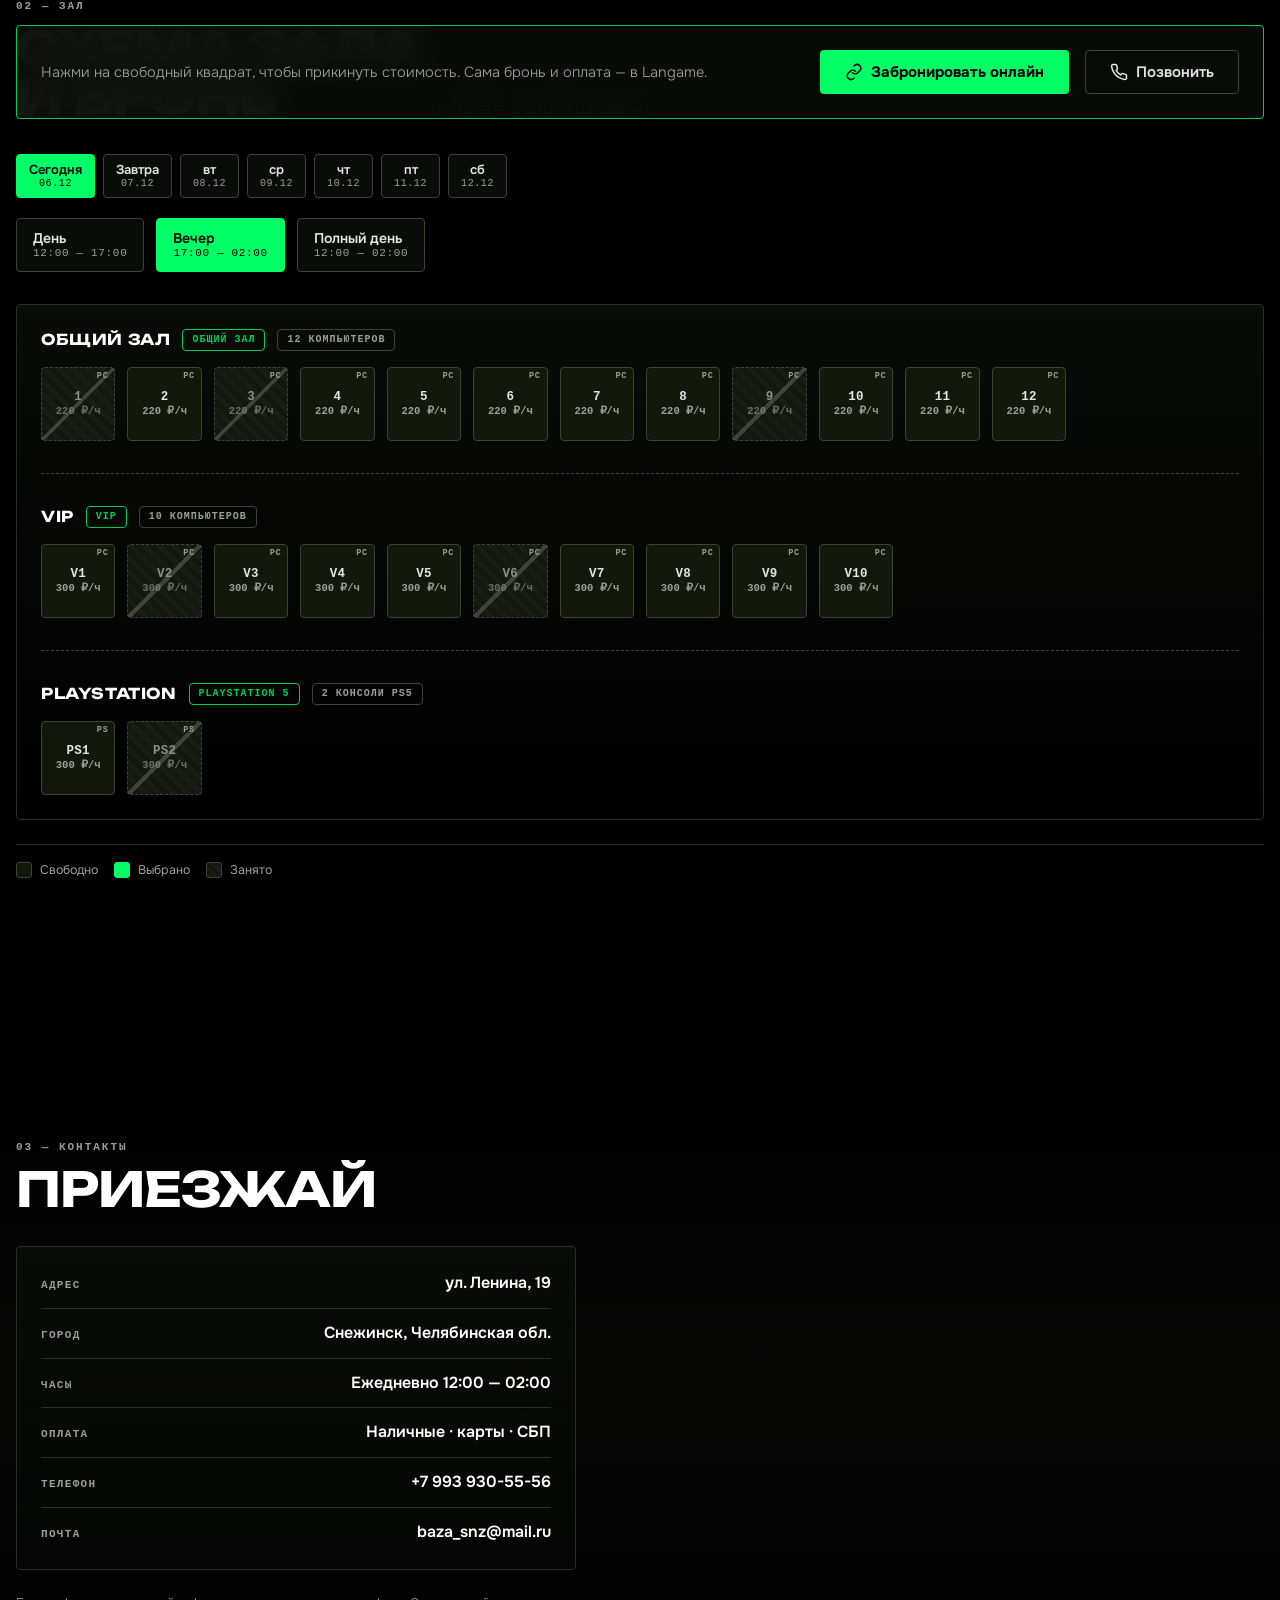
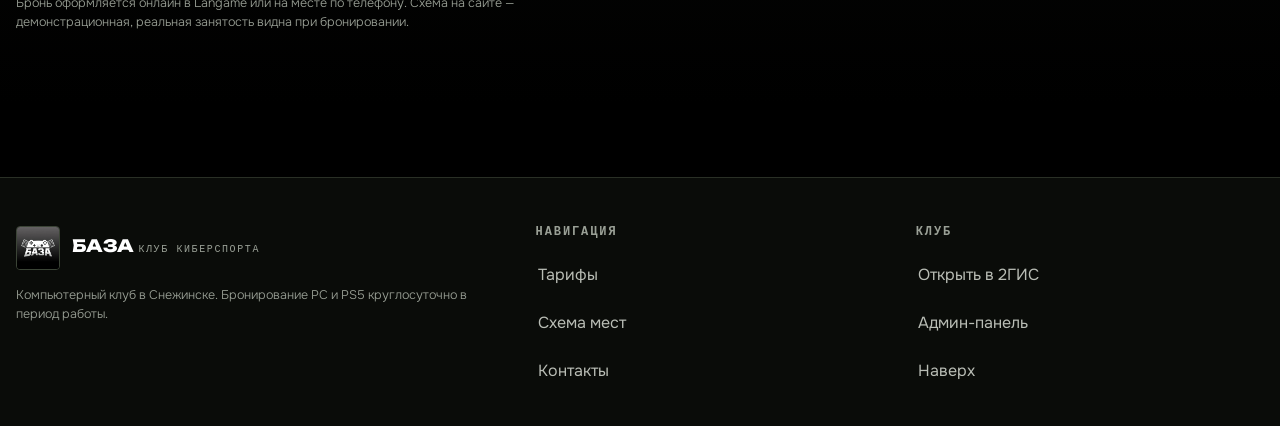
==== commit 1aad0e99: "РћР±РЅРѕРІР»РµРЅРёРµ СЃР°Р№С‚Р° 2026-10-02 10:39" ====
--- a/index.html
+++ b/index.html
@@ -401,10 +401,14 @@
         </p>
         <div class="hero__cta">
           <a class="btn btn--primary" id="heroBook"
-             href="https://langame.ru/799459198_computerniy_club_baza_snezhinsk/booking"
+             href="https://langame.ru/registration"
              target="_blank" rel="noopener">
             <svg viewBox="0 0 24 24" fill="none" stroke="currentColor" stroke-width="2" stroke-linecap="round" stroke-linejoin="round" aria-hidden="true"><path d="M10 13a5 5 0 0 0 7 0l3-3a5 5 0 0 0-7-7l-1 1"/><path d="M14 11a5 5 0 0 0-7 0l-3 3a5 5 0 0 0 7 7l1-1"/></svg>
-            Забронировать
+            Забронировать онлайн
+          </a>
+          <a class="btn btn--ghost" id="heroCall" href="tel:+79939305556">
+            <svg viewBox="0 0 24 24" fill="none" stroke="currentColor" stroke-width="2" stroke-linecap="round" stroke-linejoin="round" aria-hidden="true"><path d="M22 16.92v3a2 2 0 0 1-2.18 2 19.8 19.8 0 0 1-8.63-3.07 19.5 19.5 0 0 1-6-6A19.8 19.8 0 0 1 2.12 4.2 2 2 0 0 1 4.11 2h3a2 2 0 0 1 2 1.72c.13.96.36 1.9.7 2.81a2 2 0 0 1-.45 2.11L8.09 9.91a16 16 0 0 0 6 6l1.27-1.27a2 2 0 0 1 2.11-.45c.91.34 1.85.57 2.81.7A2 2 0 0 1 22 16.92z"/></svg>
+            Позвонить
           </a>
           <a class="btn btn--ghost" href="#map">
             <svg viewBox="0 0 24 24" fill="none" stroke="currentColor" stroke-width="2" stroke-linecap="round" stroke-linejoin="round" aria-hidden="true"><path d="M3 3h7v7H3zM14 3h7v7h-7zM14 14h7v7h-7zM3 14h7v7H3z"/></svg>
@@ -434,10 +438,14 @@
       </div>
       <div class="grid-cards" id="tariffGrid"></div>
       <p class="tariff-note">
-        Цены и бронь живут в Langame — там все слоты и тарифы.
-        <a class="btn btn--ghost" href="https://langame.ru/799459198_computerniy_club_baza_snezhinsk/booking" target="_blank" rel="noopener">
+        Цены и онлайн-бронь живут в Langame — там все слоты и тарифы.
+        <a class="btn btn--ghost" href="https://langame.ru/registration" target="_blank" rel="noopener">
           <svg viewBox="0 0 24 24" fill="none" stroke="currentColor" stroke-width="2" stroke-linecap="round" stroke-linejoin="round" aria-hidden="true"><path d="M10 13a5 5 0 0 0 7 0l3-3a5 5 0 0 0-7-7l-1 1"/><path d="M14 11a5 5 0 0 0-7 0l-3 3a5 5 0 0 0 7 7l1-1"/></svg>
           Открыть тарифы и забронировать
+        </a>
+        <a class="btn btn--ghost" id="tariffCall" href="tel:+79939305556">
+          <svg viewBox="0 0 24 24" fill="none" stroke="currentColor" stroke-width="2" stroke-linecap="round" stroke-linejoin="round" aria-hidden="true"><path d="M22 16.92v3a2 2 0 0 1-2.18 2 19.8 19.8 0 0 1-8.63-3.07 19.5 19.5 0 0 1-6-6A19.8 19.8 0 0 1 2.12 4.2 2 2 0 0 1 4.11 2h3a2 2 0 0 1 2 1.72c.13.96.36 1.9.7 2.81a2 2 0 0 1-.45 2.11L8.09 9.91a16 16 0 0 0 6 6l1.27-1.27a2 2 0 0 1 2.11-.45c.91.34 1.85.57 2.81.7A2 2 0 0 1 22 16.92z"/></svg>
+          Позвонить
         </a>
       </p>
     </div>
@@ -483,7 +491,7 @@
         <div class="row"><dt>Город</dt><dd id="cCity">Снежинск, Челябинская обл.</dd></div>
         <div class="row"><dt>Часы</dt><dd id="cHours">Ежедневно 12:00 — 02:00</dd></div>
         <div class="row"><dt>Оплата</dt><dd id="cPay">Наличные · карты · СБП</dd></div>
-        <div class="row"><dt>Телефон</dt><dd id="cPhone">+7 993 930-55-56</dd></div>
+        <div class="row"><dt>Телефон</dt><dd><a id="cPhone" href="tel:+79939305556">+7 993 930-55-56</a></dd></div>
         <div class="row"><dt>Почта</dt><dd id="cEmail">baza_snz@mail.ru</dd></div>
       </dl>
       <p class="foot__note" style="border:0;padding:0;margin:var(--s5) 0 0;max-width:560px">
@@ -547,10 +555,14 @@
 let day  = BAZA.dateKey();
 let slot = 'night';
 const picked = new Set();
-const BOOK_FALLBACK = 'https://langame.ru/799459198_computerniy_club_baza_snezhinsk/booking';
+const BOOK_FALLBACK = 'https://langame.ru/registration';
 
 /* ---------- доступ к данным ---------- */
 const data      = () => BAZA.get();
+const phoneHref = () => {
+  const digits = String((data().club && data().club.phone) || '').replace(/[^\d+]/g, '');
+  return digits ? 'tel:' + digits : '#contacts';
+};
 const slotDef   = id => data().slots.find(s => s.id === id) || data().slots[0];
 const tariffDef = id => data().tariffs[id];
 const priceNum  = (t, s) => tariffDef(t).price[s] || 0;
@@ -575,6 +587,7 @@
   play:'<path d="M6 4h12a2 2 0 0 1 2 2v12a2 2 0 0 1-2 2H6a2 2 0 0 1-2-2V6a2 2 0 0 1 2-2z"/><path d="M11 9l4 3-4 3z"/>',
   box:'<rect x="3" y="3" width="18" height="18" rx="2"/><path d="M7 7h10v10H7z"/>',
   link:'<path d="M10 13a5 5 0 0 0 7 0l3-3a5 5 0 0 0-7-7l-1 1"/><path d="M14 11a5 5 0 0 0-7 0l-3 3a5 5 0 0 0 7 7l1-1"/>',
+  phone:'<path d="M22 16.92v3a2 2 0 0 1-2.18 2 19.8 19.8 0 0 1-8.63-3.07 19.5 19.5 0 0 1-6-6A19.8 19.8 0 0 1 2.12 4.2 2 2 0 0 1 4.11 2h3a2 2 0 0 1 2 1.72c.13.96.36 1.9.7 2.81a2 2 0 0 1-.45 2.11L8.09 9.91a16 16 0 0 0 6 6l1.27-1.27a2 2 0 0 1 2.11-.45c.91.34 1.85.57 2.81.7A2 2 0 0 1 22 16.92z"/>',
 };
 const svg = p => '<svg viewBox="0 0 24 24" fill="none" stroke="currentColor" stroke-width="2" stroke-linecap="round" stroke-linejoin="round" aria-hidden="true">' + p + '</svg>';
 
@@ -735,7 +748,11 @@
   const url = (data().club && data().club.bookingUrl) || BOOK_FALLBACK;
   return `<a class="btn btn--primary" href="${esc(url)}" target="_blank" rel="noopener">
       ${svg(ICON.link)}
-      Забронировать в Langame
+      Забронировать онлайн
+    </a>
+    <a class="btn btn--ghost" href="${esc(phoneHref())}">
+      ${svg(ICON.phone)}
+      Позвонить
     </a>`;
 }
 
@@ -790,6 +807,12 @@
 
   const book = $('#heroBook');
   if (book) book.href = club.bookingUrl || BOOK_FALLBACK;
+  const call = $('#heroCall');
+  if (call) call.href = phoneHref();
+  const tcall = $('#tariffCall');
+  if (tcall) tcall.href = phoneHref();
+  const cphone = $('#cPhone');
+  if (cphone) cphone.href = phoneHref();
   $('#cAddress').textContent = club.address;
   $('#cCity').textContent    = club.city + ', Челябинская обл.';
   $('#cHours').textContent   = 'Ежедневно ' + club.openFrom + ' — ' + club.openTo;
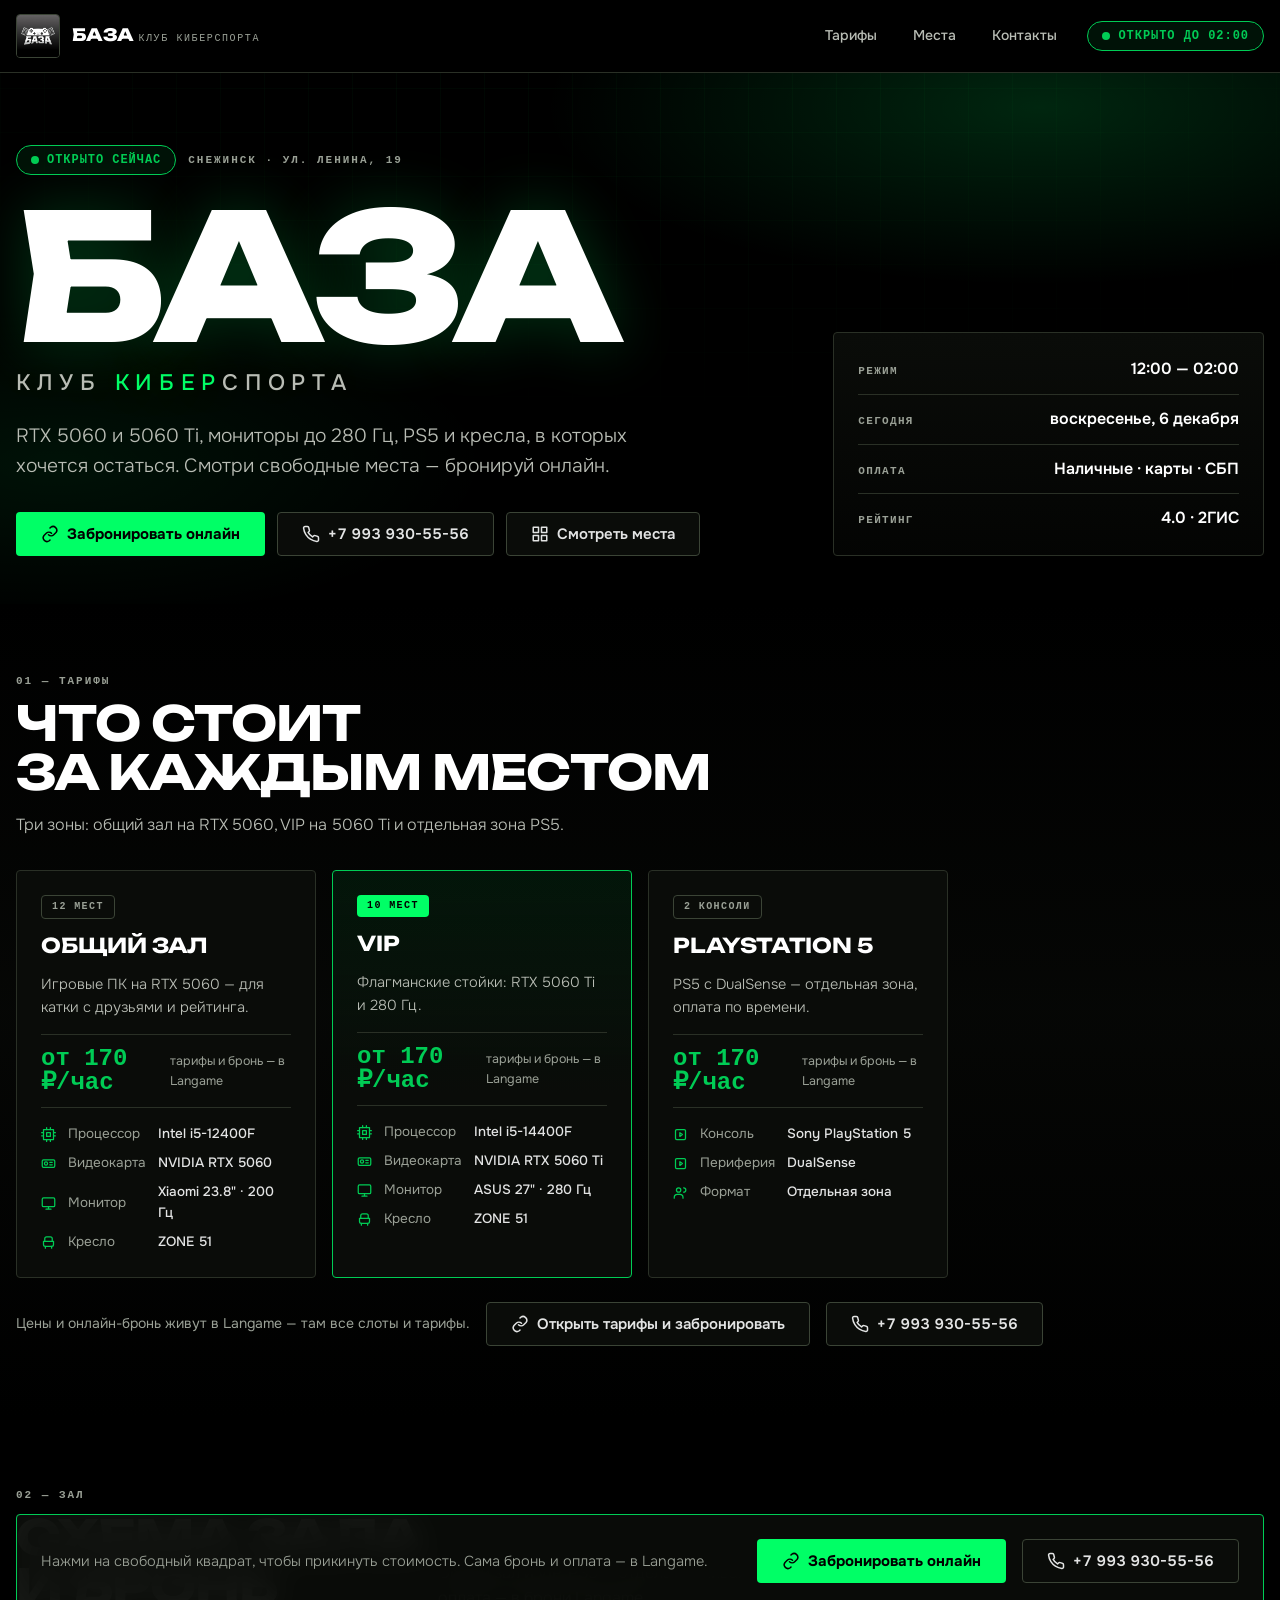
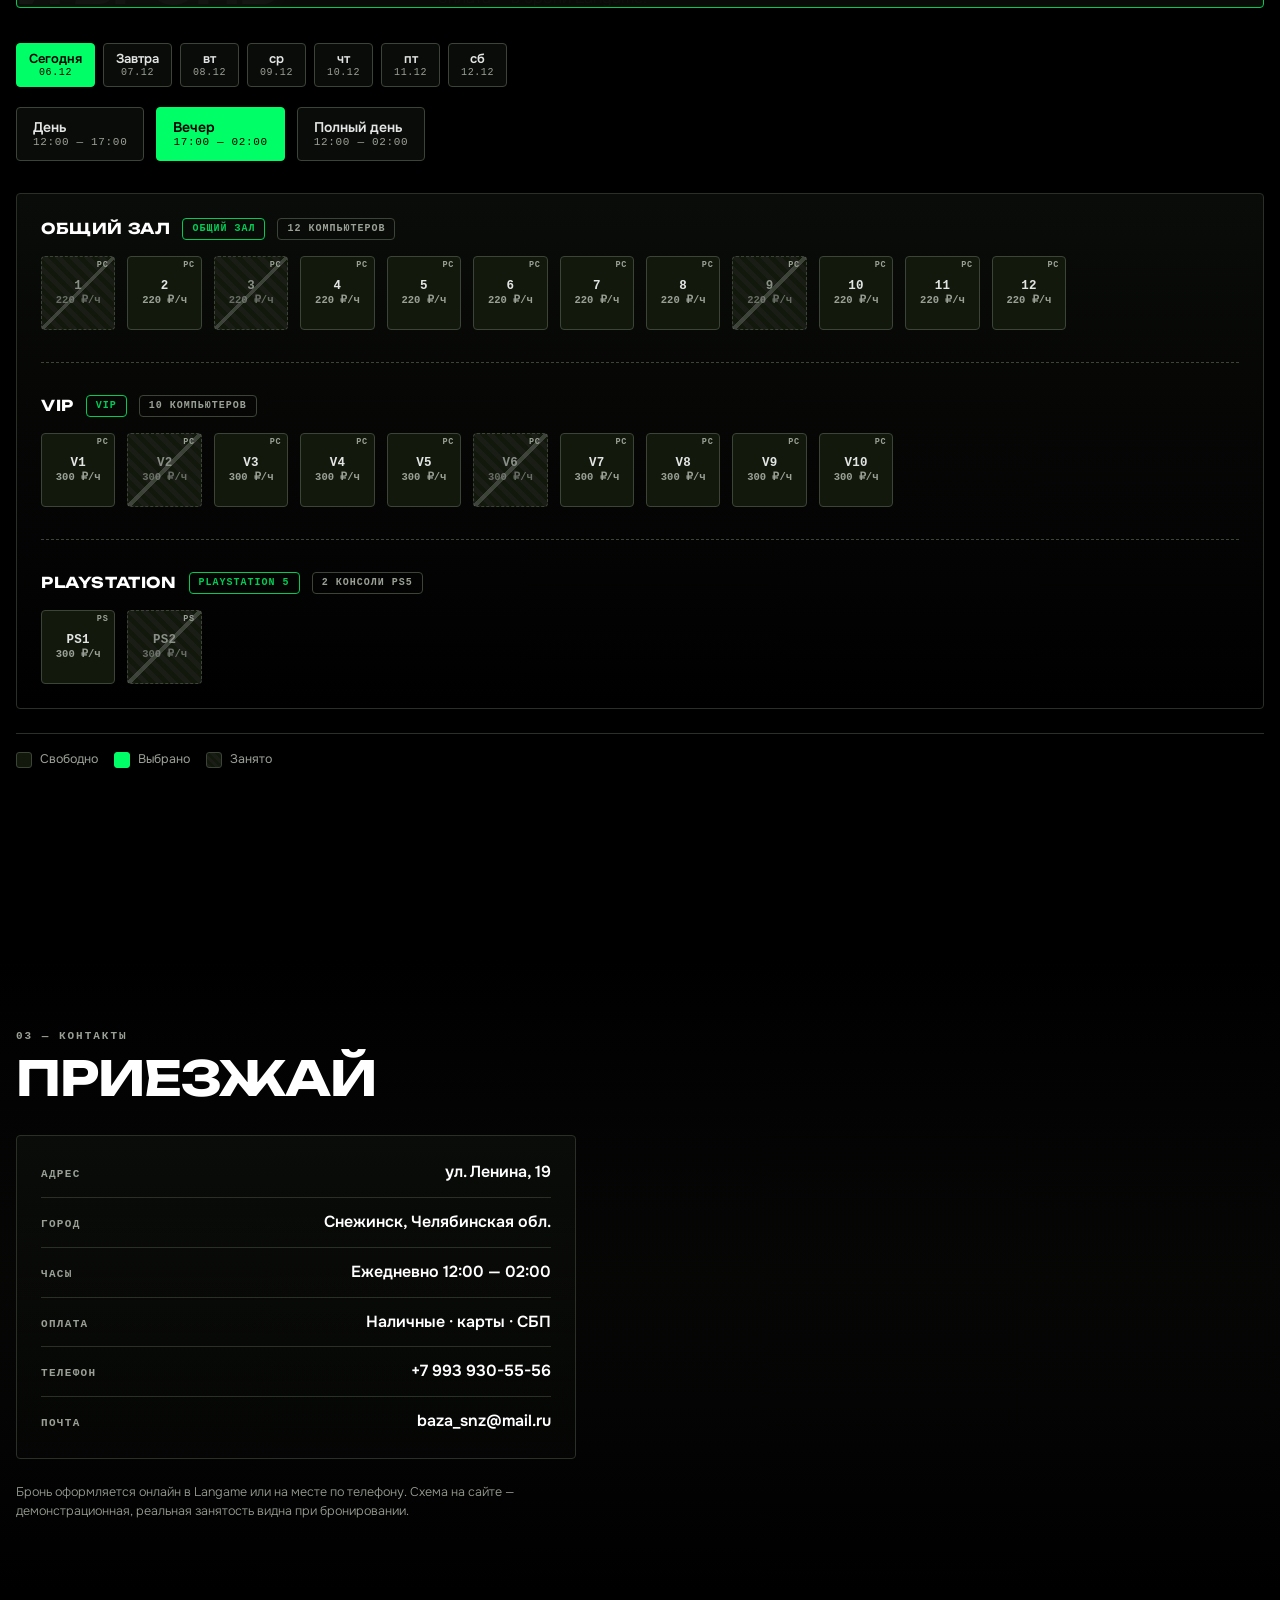
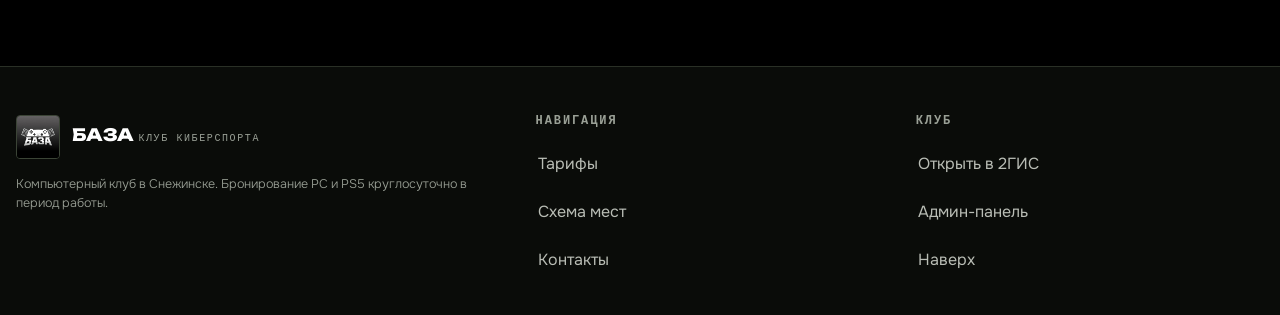
==== commit acc74472: "РћР±РЅРѕРІР»РµРЅРёРµ СЃР°Р№С‚Р° 2026-10-04 01:16" ====
--- a/index.html
+++ b/index.html
@@ -119,6 +119,13 @@
 .btn--ghost:hover{border-color:var(--acc-dim);color:var(--acc-dim);background:rgba(0,255,102,.05)}
 .btn:disabled{opacity:.4;cursor:not-allowed;transform:none!important;box-shadow:none!important}
 
+/* Звонок: на телефоне — кнопка с tel:, на ПК звонить некуда — показываем номер */
+.call-num{display:none;font-variant-numeric:tabular-nums;user-select:all}
+@media (hover:hover) and (pointer:fine){
+  .call-label{display:none}
+  .call-num{display:inline}
+}
+
 /* ============================ hero ============================ */
 .hero{position:relative;padding:var(--s8) 0 var(--s7);overflow:hidden}
 .hero__bg{
@@ -197,11 +204,11 @@
 .card__price b{font:700 1.5rem/1 var(--f-mono);color:var(--acc-dim);font-variant-numeric:tabular-nums}
 .card__price span{font-size:12.5px;color:var(--fg-muted)}
 
-.spec{display:grid;gap:var(--s2)}
-.spec__row{display:grid;grid-template-columns:auto 1fr;gap:var(--s3);align-items:center;font-size:13.5px}
+.spec{display:grid;grid-template-columns:auto auto 1fr;gap:var(--s2) var(--s3);align-items:center;font-size:13.5px}
+.spec__row{display:contents}
 .spec__row svg{width:15px;height:15px;color:var(--acc-dim);flex:none}
 .spec__row span{color:var(--fg-muted);white-space:nowrap}
-.spec__row b{color:var(--fg-2);font-weight:500;text-align:right;overflow-wrap:anywhere}
+.spec__row b{color:var(--fg-2);font-weight:500;overflow-wrap:anywhere}
 
 .tariff-note{margin-top:var(--s5);display:flex;flex-wrap:wrap;align-items:center;gap:var(--s4);color:var(--fg-muted);font-size:14px}
 
@@ -406,9 +413,9 @@
             <svg viewBox="0 0 24 24" fill="none" stroke="currentColor" stroke-width="2" stroke-linecap="round" stroke-linejoin="round" aria-hidden="true"><path d="M10 13a5 5 0 0 0 7 0l3-3a5 5 0 0 0-7-7l-1 1"/><path d="M14 11a5 5 0 0 0-7 0l-3 3a5 5 0 0 0 7 7l1-1"/></svg>
             Забронировать онлайн
           </a>
-          <a class="btn btn--ghost" id="heroCall" href="tel:+79939305556">
+          <a class="btn btn--ghost call-link" id="heroCall" href="tel:+79939305556" title="Позвонить">
             <svg viewBox="0 0 24 24" fill="none" stroke="currentColor" stroke-width="2" stroke-linecap="round" stroke-linejoin="round" aria-hidden="true"><path d="M22 16.92v3a2 2 0 0 1-2.18 2 19.8 19.8 0 0 1-8.63-3.07 19.5 19.5 0 0 1-6-6A19.8 19.8 0 0 1 2.12 4.2 2 2 0 0 1 4.11 2h3a2 2 0 0 1 2 1.72c.13.96.36 1.9.7 2.81a2 2 0 0 1-.45 2.11L8.09 9.91a16 16 0 0 0 6 6l1.27-1.27a2 2 0 0 1 2.11-.45c.91.34 1.85.57 2.81.7A2 2 0 0 1 22 16.92z"/></svg>
-            Позвонить
+            <span class="call-label">Позвонить</span><span class="call-num">+7 993 930-55-56</span>
           </a>
           <a class="btn btn--ghost" href="#map">
             <svg viewBox="0 0 24 24" fill="none" stroke="currentColor" stroke-width="2" stroke-linecap="round" stroke-linejoin="round" aria-hidden="true"><path d="M3 3h7v7H3zM14 3h7v7h-7zM14 14h7v7h-7zM3 14h7v7H3z"/></svg>
@@ -443,9 +450,9 @@
           <svg viewBox="0 0 24 24" fill="none" stroke="currentColor" stroke-width="2" stroke-linecap="round" stroke-linejoin="round" aria-hidden="true"><path d="M10 13a5 5 0 0 0 7 0l3-3a5 5 0 0 0-7-7l-1 1"/><path d="M14 11a5 5 0 0 0-7 0l-3 3a5 5 0 0 0 7 7l1-1"/></svg>
           Открыть тарифы и забронировать
         </a>
-        <a class="btn btn--ghost" id="tariffCall" href="tel:+79939305556">
+        <a class="btn btn--ghost call-link" id="tariffCall" href="tel:+79939305556" title="Позвонить">
           <svg viewBox="0 0 24 24" fill="none" stroke="currentColor" stroke-width="2" stroke-linecap="round" stroke-linejoin="round" aria-hidden="true"><path d="M22 16.92v3a2 2 0 0 1-2.18 2 19.8 19.8 0 0 1-8.63-3.07 19.5 19.5 0 0 1-6-6A19.8 19.8 0 0 1 2.12 4.2 2 2 0 0 1 4.11 2h3a2 2 0 0 1 2 1.72c.13.96.36 1.9.7 2.81a2 2 0 0 1-.45 2.11L8.09 9.91a16 16 0 0 0 6 6l1.27-1.27a2 2 0 0 1 2.11-.45c.91.34 1.85.57 2.81.7A2 2 0 0 1 22 16.92z"/></svg>
-          Позвонить
+          <span class="call-label">Позвонить</span><span class="call-num">+7 993 930-55-56</span>
         </a>
       </p>
     </div>
@@ -491,7 +498,7 @@
         <div class="row"><dt>Город</dt><dd id="cCity">Снежинск, Челябинская обл.</dd></div>
         <div class="row"><dt>Часы</dt><dd id="cHours">Ежедневно 12:00 — 02:00</dd></div>
         <div class="row"><dt>Оплата</dt><dd id="cPay">Наличные · карты · СБП</dd></div>
-        <div class="row"><dt>Телефон</dt><dd><a id="cPhone" href="tel:+79939305556">+7 993 930-55-56</a></dd></div>
+        <div class="row"><dt>Телефон</dt><dd><a class="call-link" id="cPhone" href="tel:+79939305556" title="Позвонить или скопировать">+7 993 930-55-56</a></dd></div>
         <div class="row"><dt>Почта</dt><dd id="cEmail">baza_snz@mail.ru</dd></div>
       </dl>
       <p class="foot__note" style="border:0;padding:0;margin:var(--s5) 0 0;max-width:560px">
@@ -563,6 +570,42 @@
   const digits = String((data().club && data().club.phone) || '').replace(/[^\d+]/g, '');
   return digits ? 'tel:' + digits : '#contacts';
 };
+
+/* На телефоне кнопка звонит (tel:). На ПК звонить некуда, поэтому вместо
+   слова «Позвонить» показываем номер и по клику копируем его в буфер. */
+const isDesktop = () => !!(window.matchMedia
+  && window.matchMedia('(hover: hover) and (pointer: fine)').matches);
+
+function toast(msg){
+  let t = document.getElementById('toast');
+  if (!t){
+    t = document.createElement('div');
+    t.id = 'toast';
+    t.className = 'toast';
+    document.body.appendChild(t);
+  }
+  t.textContent = msg;
+  t.classList.add('toast--in');
+  clearTimeout(toast._timer);
+  toast._timer = setTimeout(() => t.classList.remove('toast--in'), 2200);
+}
+
+document.addEventListener('click', e => {
+  const link = e.target.closest && e.target.closest('.call-link');
+  if (!link || !isDesktop()) return;              // на телефоне — работает tel:
+  const phone = (data().club && data().club.phone) || '';
+  if (!phone) return;
+  e.preventDefault();
+  const fallback = () => toast('Позвоните: ' + phone);;
+  if (navigator.clipboard && navigator.clipboard.writeText){
+    navigator.clipboard.writeText(phone).then(
+      () => toast('Номер скопирован: ' + phone),
+      fallback
+    );
+  } else {
+    fallback();
+  }
+});
 const slotDef   = id => data().slots.find(s => s.id === id) || data().slots[0];
 const tariffDef = id => data().tariffs[id];
 const priceNum  = (t, s) => tariffDef(t).price[s] || 0;
@@ -750,9 +793,9 @@
       ${svg(ICON.link)}
       Забронировать онлайн
     </a>
-    <a class="btn btn--ghost" href="${esc(phoneHref())}">
+    <a class="btn btn--ghost call-link" href="${esc(phoneHref())}" title="Позвонить">
       ${svg(ICON.phone)}
-      Позвонить
+      <span class="call-label">Позвонить</span><span class="call-num">${esc((data().club && data().club.phone) || '')}</span>
     </a>`;
 }
 
@@ -807,10 +850,8 @@
 
   const book = $('#heroBook');
   if (book) book.href = club.bookingUrl || BOOK_FALLBACK;
-  const call = $('#heroCall');
-  if (call) call.href = phoneHref();
-  const tcall = $('#tariffCall');
-  if (tcall) tcall.href = phoneHref();
+  $$('.call-link').forEach(a => { a.href = phoneHref(); });
+  $$('.call-num').forEach(el => { el.textContent = club.phone || ''; });
   const cphone = $('#cPhone');
   if (cphone) cphone.href = phoneHref();
   $('#cAddress').textContent = club.address;
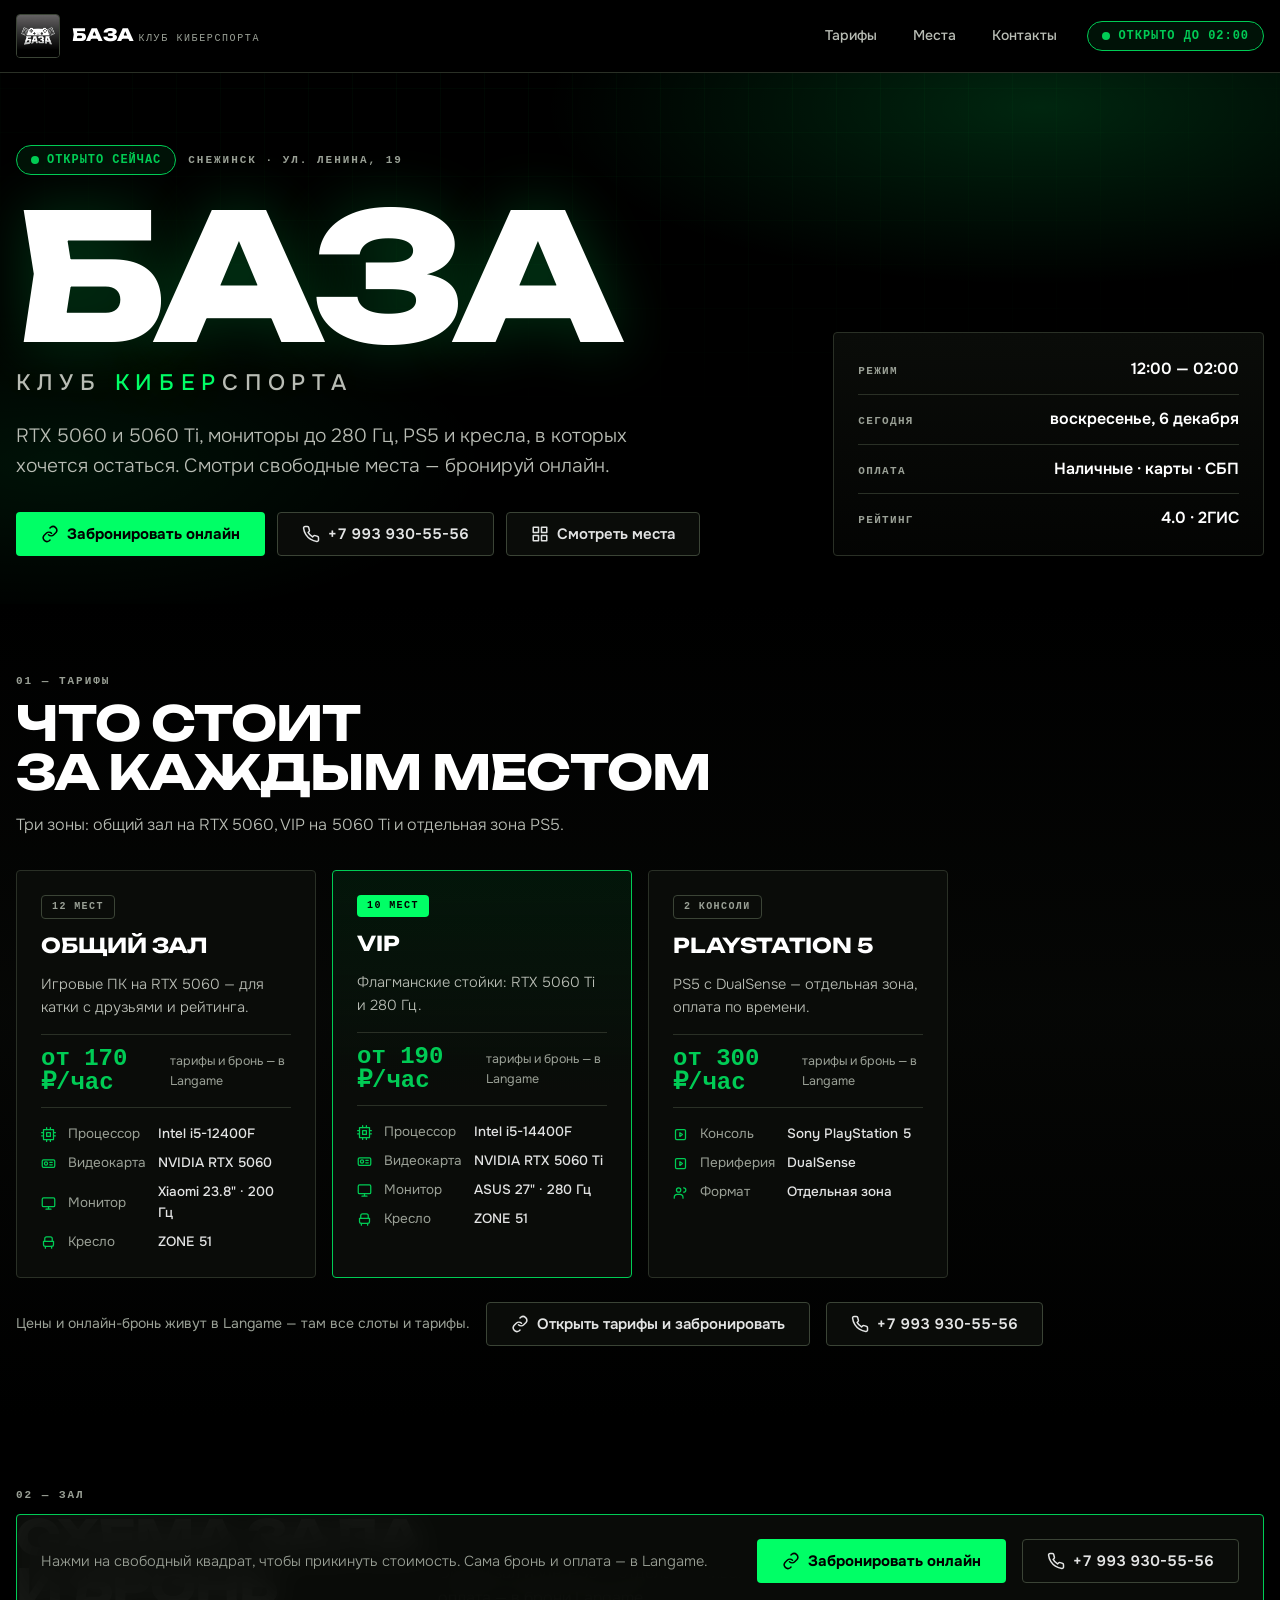
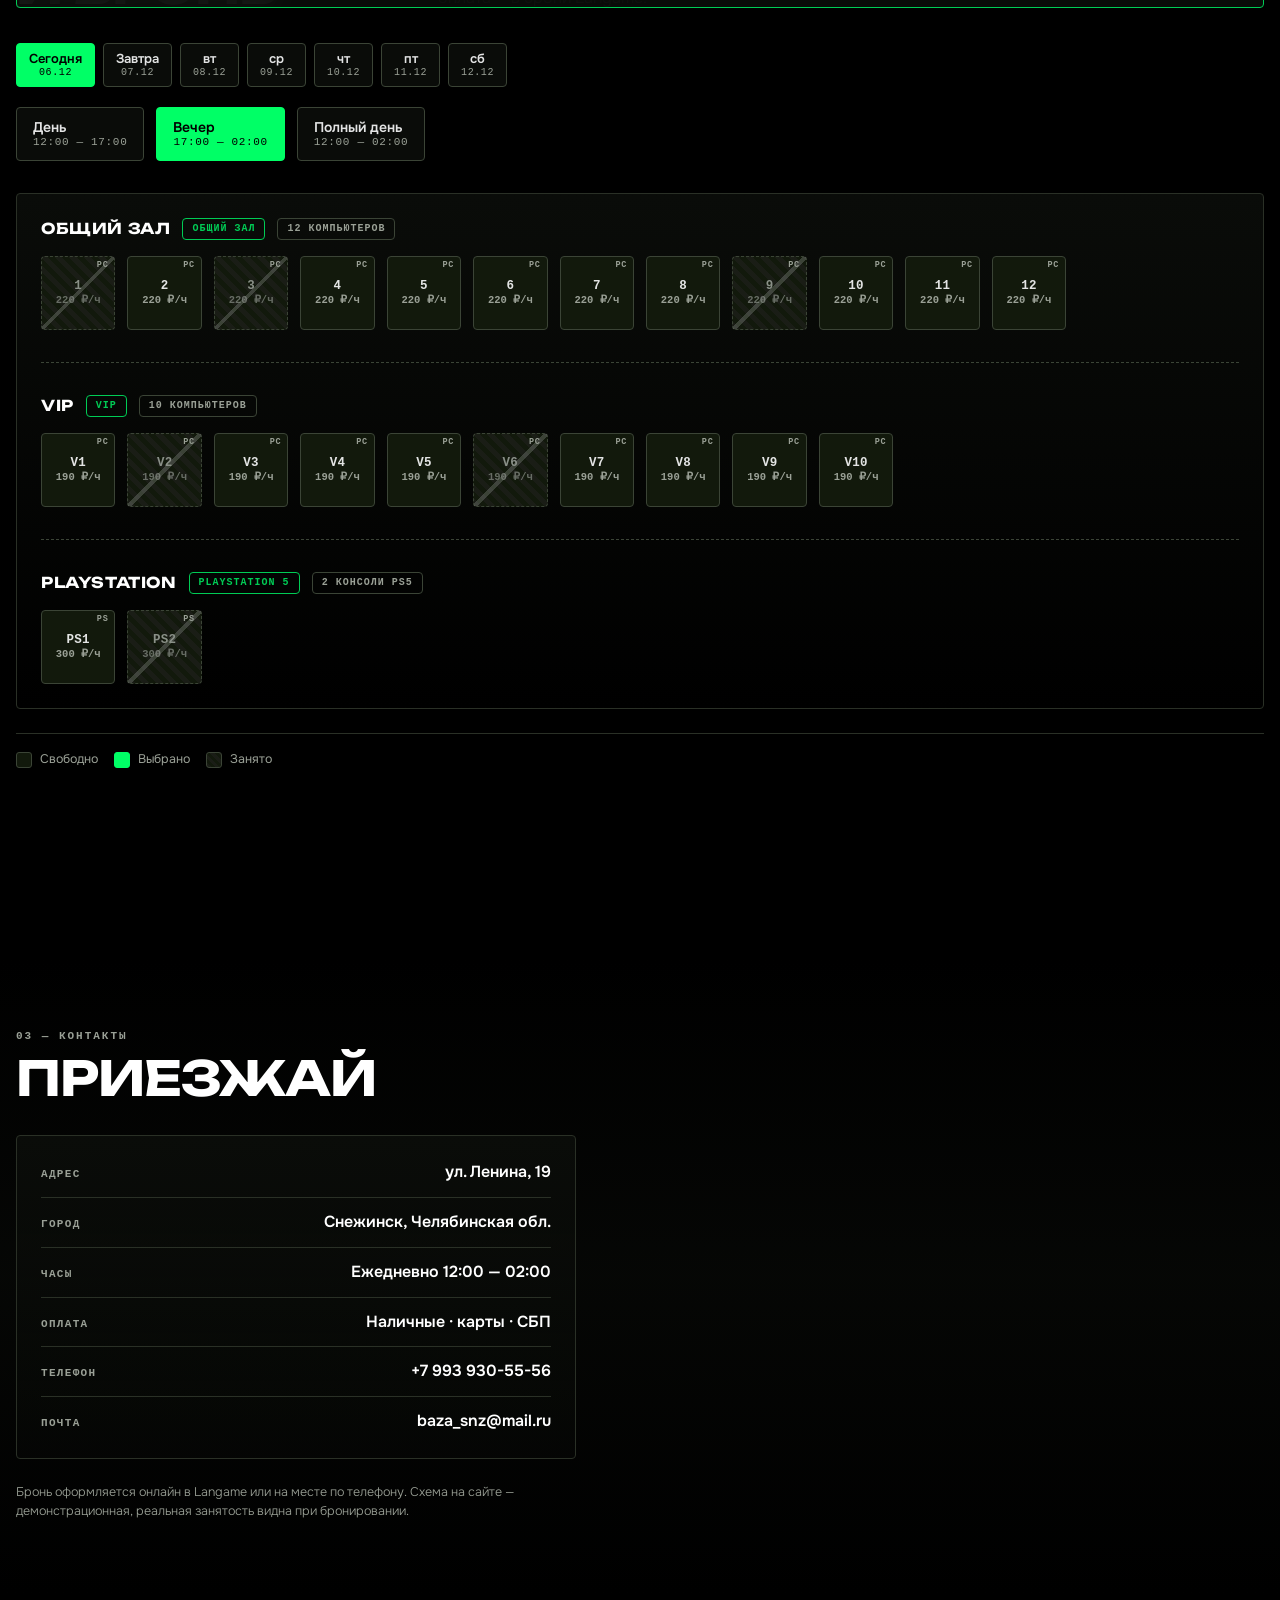
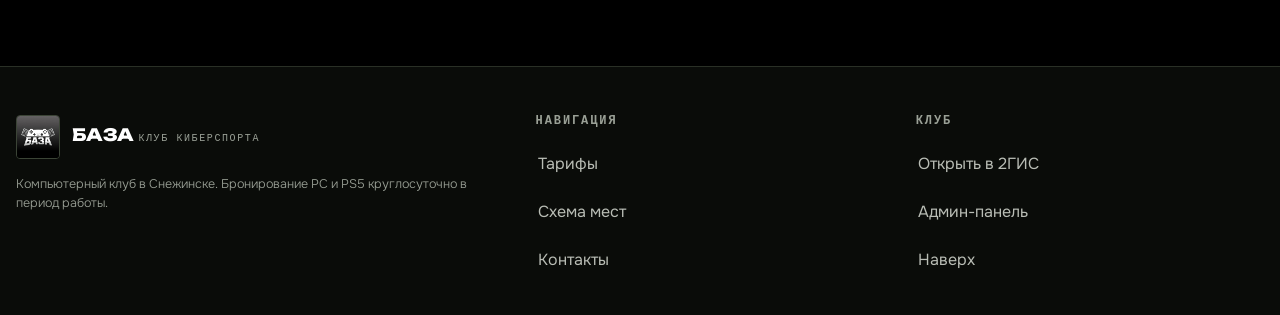
==== commit 4a94f7f2: "РћР±РЅРѕРІР»РµРЅРёРµ СЃР°Р№С‚Р° 2026-10-04 01:23" ====
--- a/index.html
+++ b/index.html
@@ -689,14 +689,17 @@
 
 /* ============================== ТАРИФЫ ============================== */
 function renderTariffs(){
-  $('#tariffGrid').innerHTML = Object.entries(data().tariffs).map(([key, t]) => `
+  $('#tariffGrid').innerHTML = Object.entries(data().tariffs).map(([key, t]) => {
+    const nums = Object.values(t.price || {}).map(Number);
+    const from = nums.length ? Math.min.apply(null, nums) : 0;
+    return `
     <article class="card${t.featured ? ' card--flag' : ''}">
       <div class="card__body">
         <span class="card__tag${t.featured ? '' : ' card__tag--ghost'}">${esc(t.badge)}</span>
         <h3 class="card__name">${esc(t.name)}</h3>
         <p class="card__desc">${esc(t.desc)}</p>
         <div class="card__price">
-          <b>от 170 ₽/час</b>
+          <b>от ${esc(money(from))}${t.hourly ? '/час' : ''}</b>
           <span>тарифы и бронь — в Langame</span>
         </div>
         <div class="spec">
@@ -707,7 +710,8 @@
             </div>`).join('')}
         </div>
       </div>
-    </article>`).join('');
+    </article>`;
+  }).join('');
 }
 
 /* ============================== СЛОТЫ ============================== */
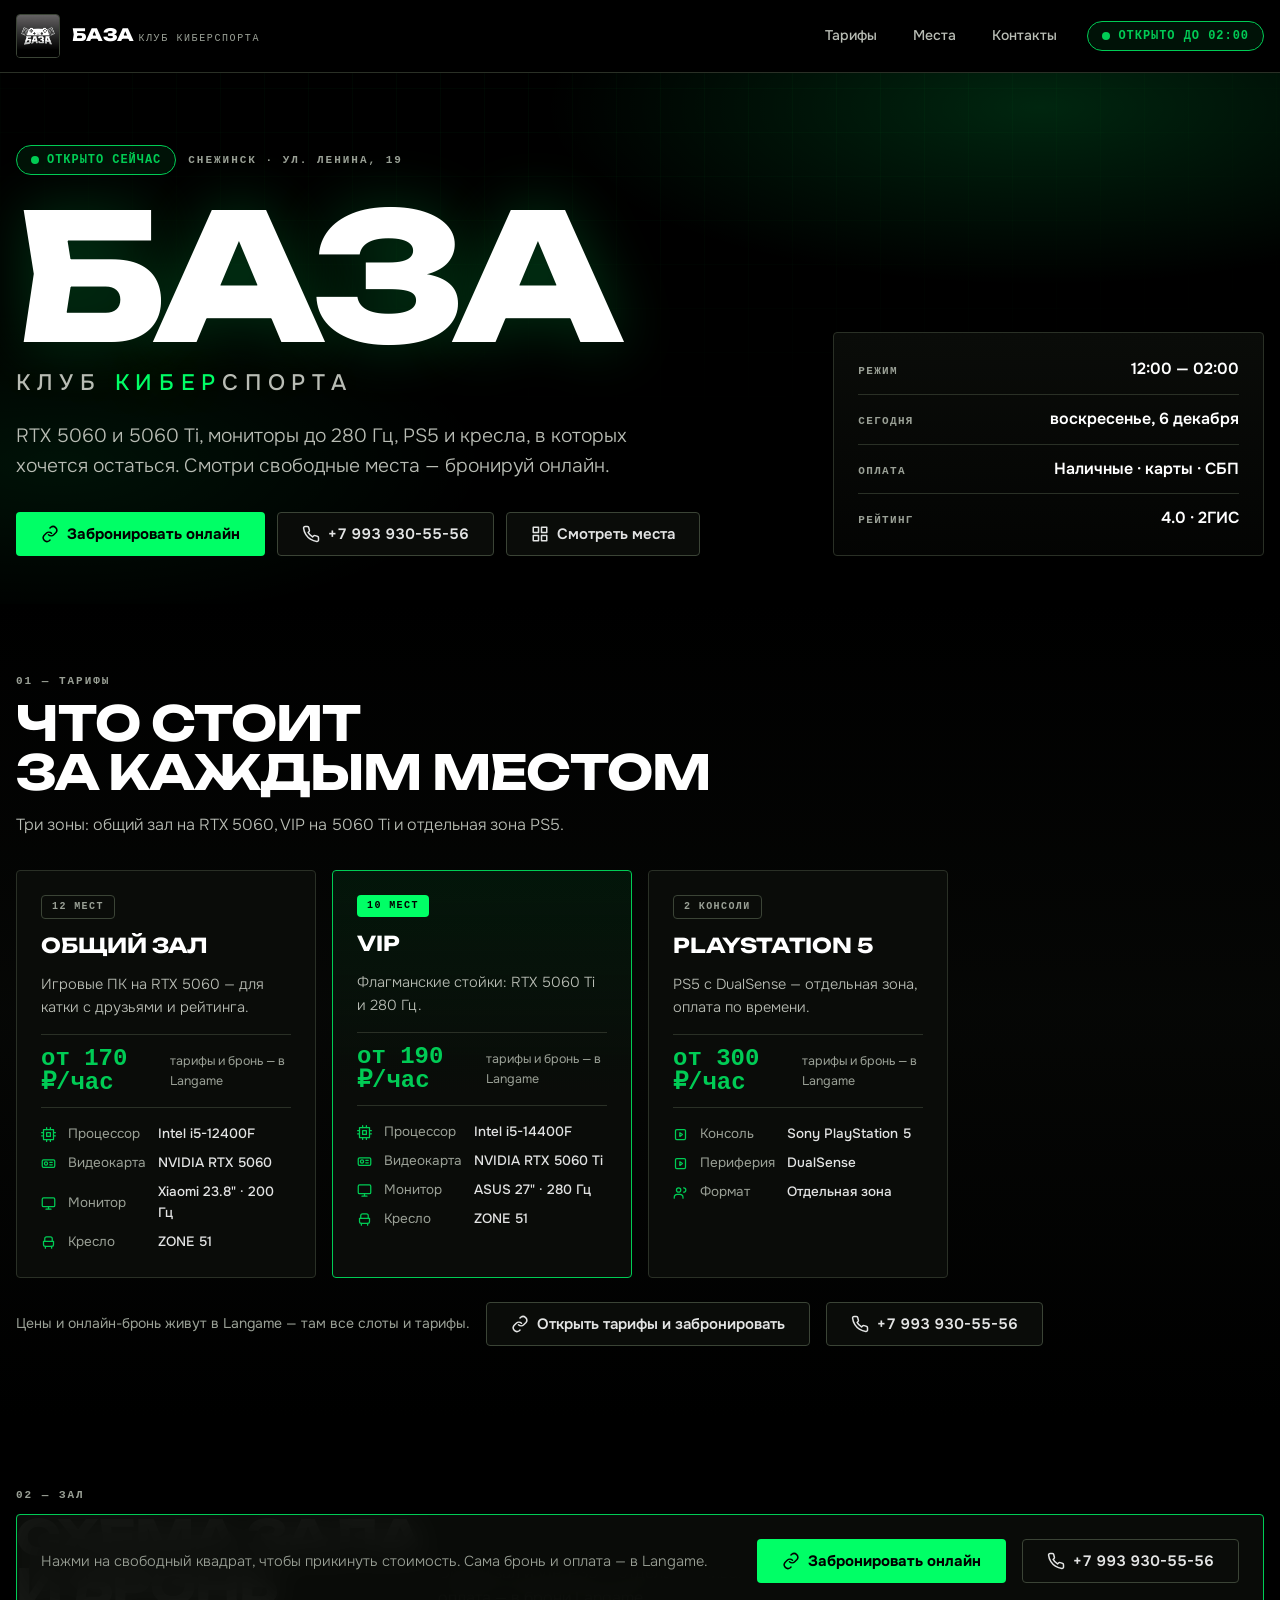
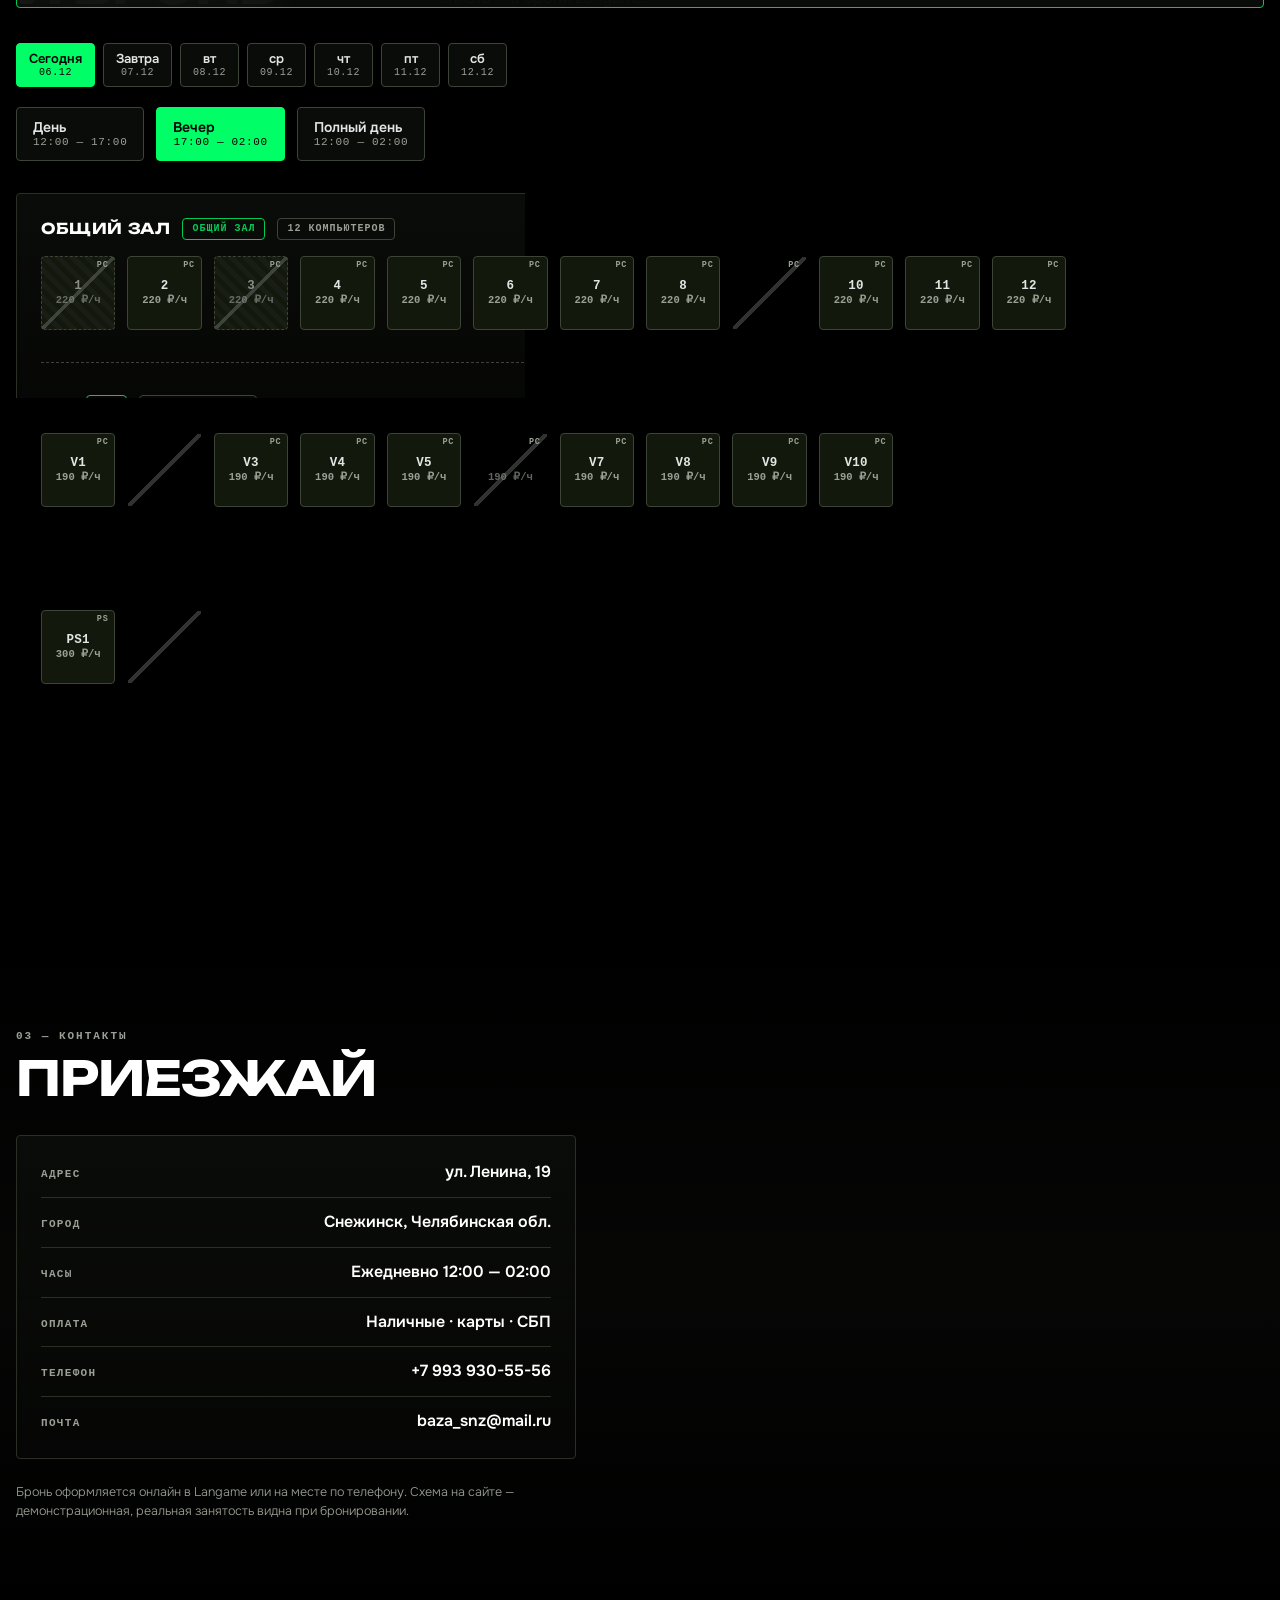
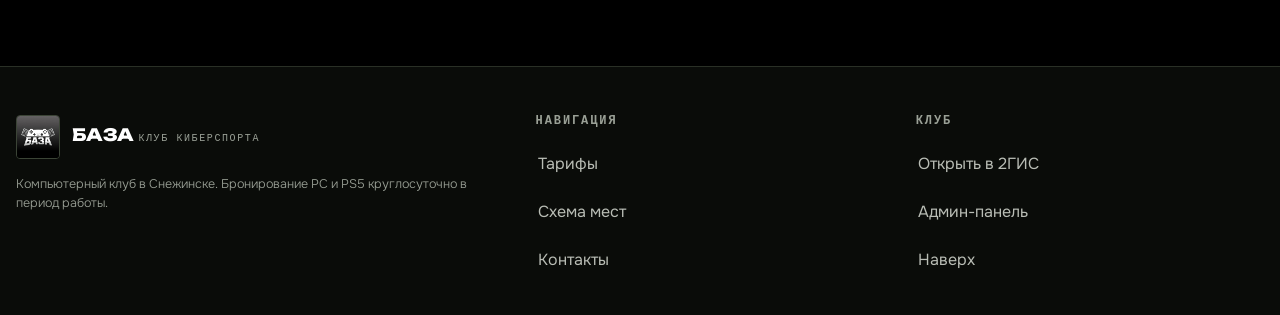
==== commit 622cb230: "РћР±РЅРѕРІР»РµРЅРёРµ СЃР°Р№С‚Р° 2026-10-04 01:48" ====
--- a/index.html
+++ b/index.html
@@ -408,7 +408,7 @@
         </p>
         <div class="hero__cta">
           <a class="btn btn--primary" id="heroBook"
-             href="https://langame.ru/registration"
+             href="https://langame.ru/799459198_computerniy_club_baza_snezhinsk"
              target="_blank" rel="noopener">
             <svg viewBox="0 0 24 24" fill="none" stroke="currentColor" stroke-width="2" stroke-linecap="round" stroke-linejoin="round" aria-hidden="true"><path d="M10 13a5 5 0 0 0 7 0l3-3a5 5 0 0 0-7-7l-1 1"/><path d="M14 11a5 5 0 0 0-7 0l-3 3a5 5 0 0 0 7 7l1-1"/></svg>
             Забронировать онлайн
@@ -446,7 +446,7 @@
       <div class="grid-cards" id="tariffGrid"></div>
       <p class="tariff-note">
         Цены и онлайн-бронь живут в Langame — там все слоты и тарифы.
-        <a class="btn btn--ghost" href="https://langame.ru/registration" target="_blank" rel="noopener">
+        <a class="btn btn--ghost" href="https://langame.ru/799459198_computerniy_club_baza_snezhinsk" target="_blank" rel="noopener">
           <svg viewBox="0 0 24 24" fill="none" stroke="currentColor" stroke-width="2" stroke-linecap="round" stroke-linejoin="round" aria-hidden="true"><path d="M10 13a5 5 0 0 0 7 0l3-3a5 5 0 0 0-7-7l-1 1"/><path d="M14 11a5 5 0 0 0-7 0l-3 3a5 5 0 0 0 7 7l1-1"/></svg>
           Открыть тарифы и забронировать
         </a>
@@ -562,7 +562,7 @@
 let day  = BAZA.dateKey();
 let slot = 'night';
 const picked = new Set();
-const BOOK_FALLBACK = 'https://langame.ru/registration';
+const BOOK_FALLBACK = 'https://langame.ru/799459198_computerniy_club_baza_snezhinsk';
 
 /* ---------- доступ к данным ---------- */
 const data      = () => BAZA.get();
